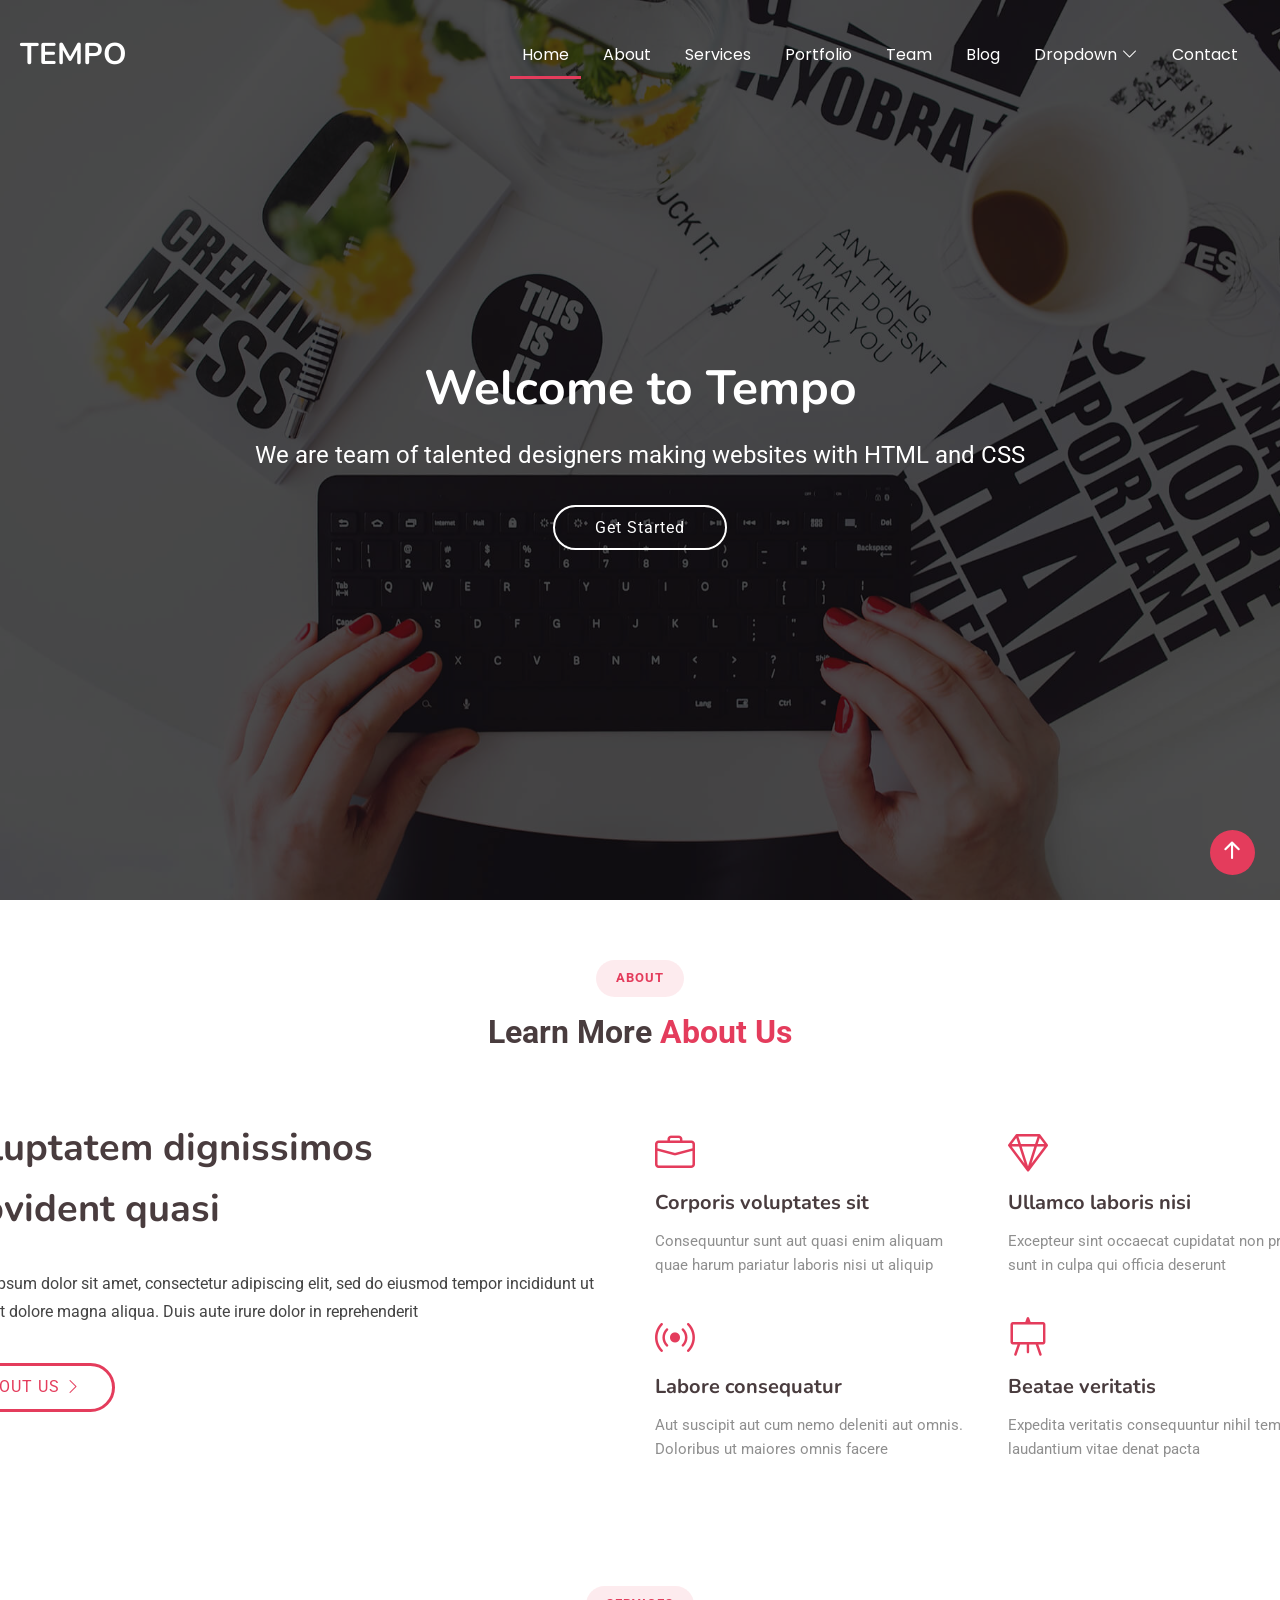
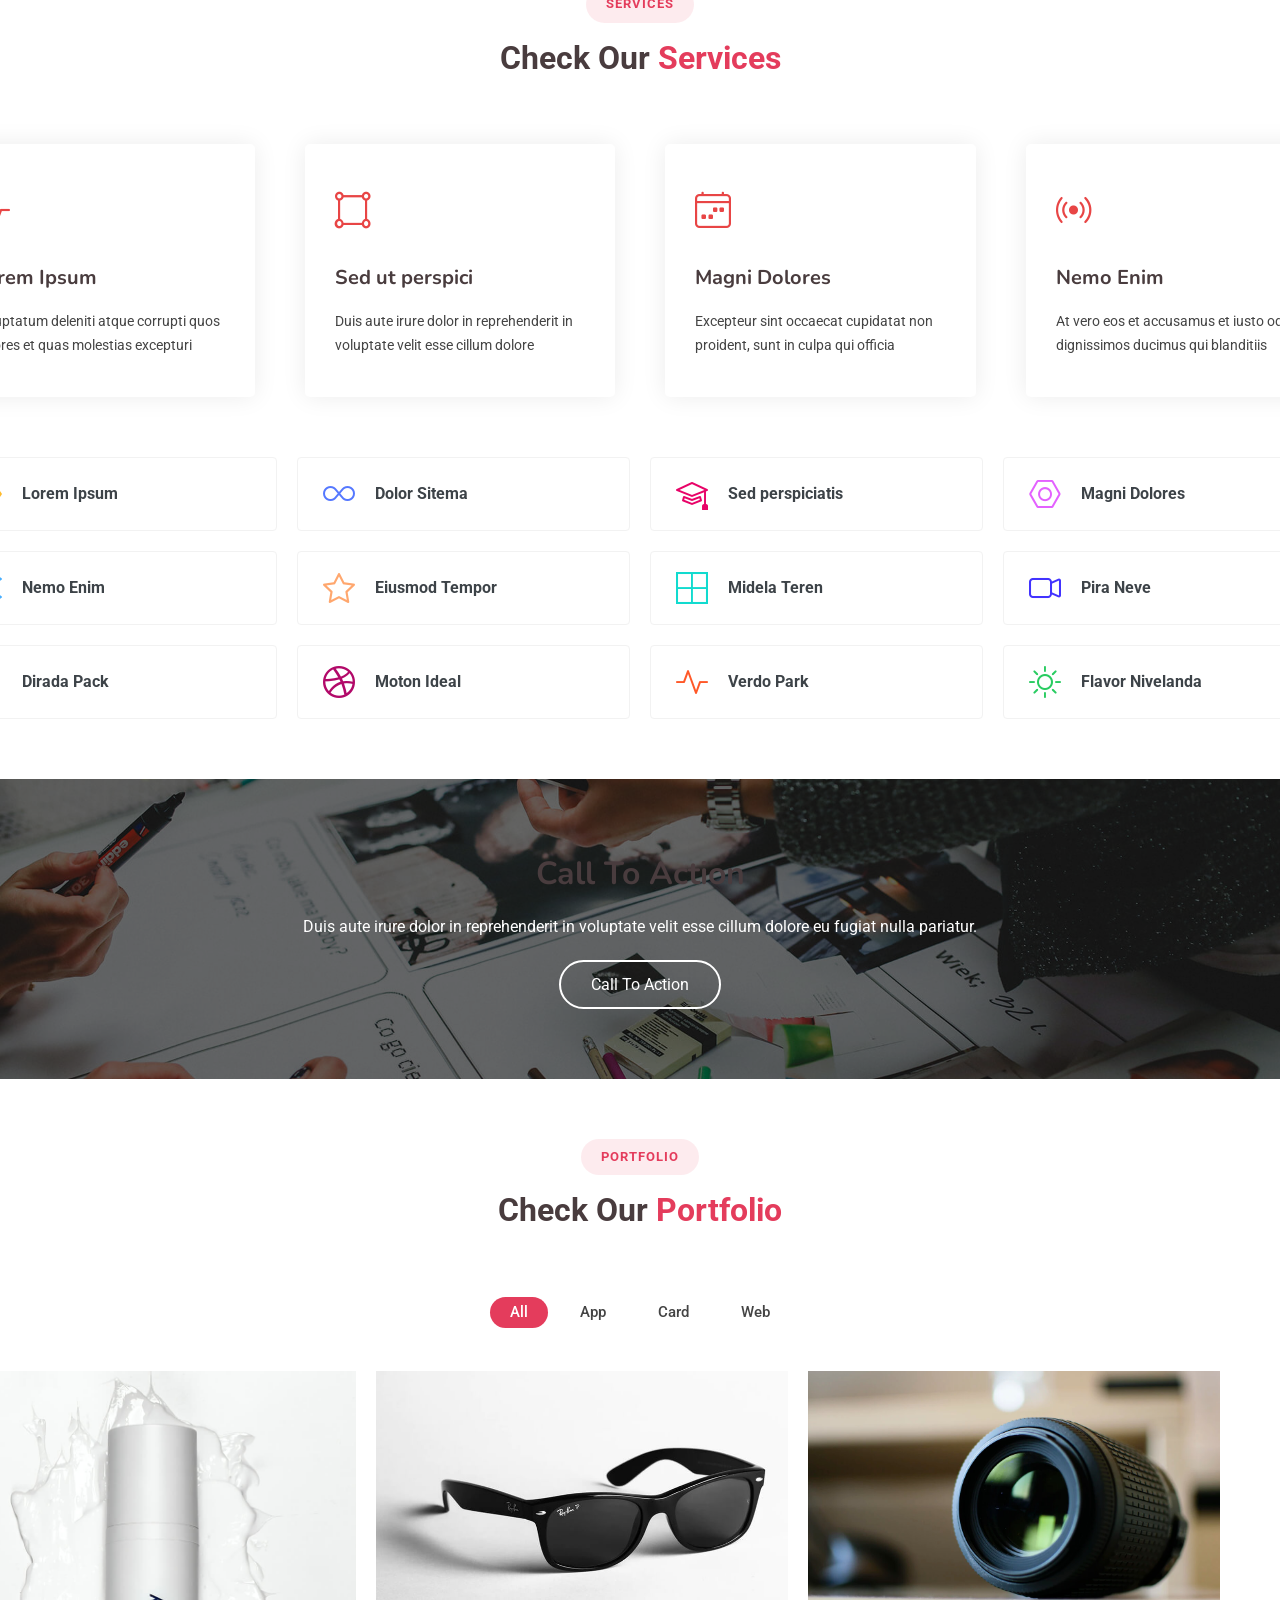
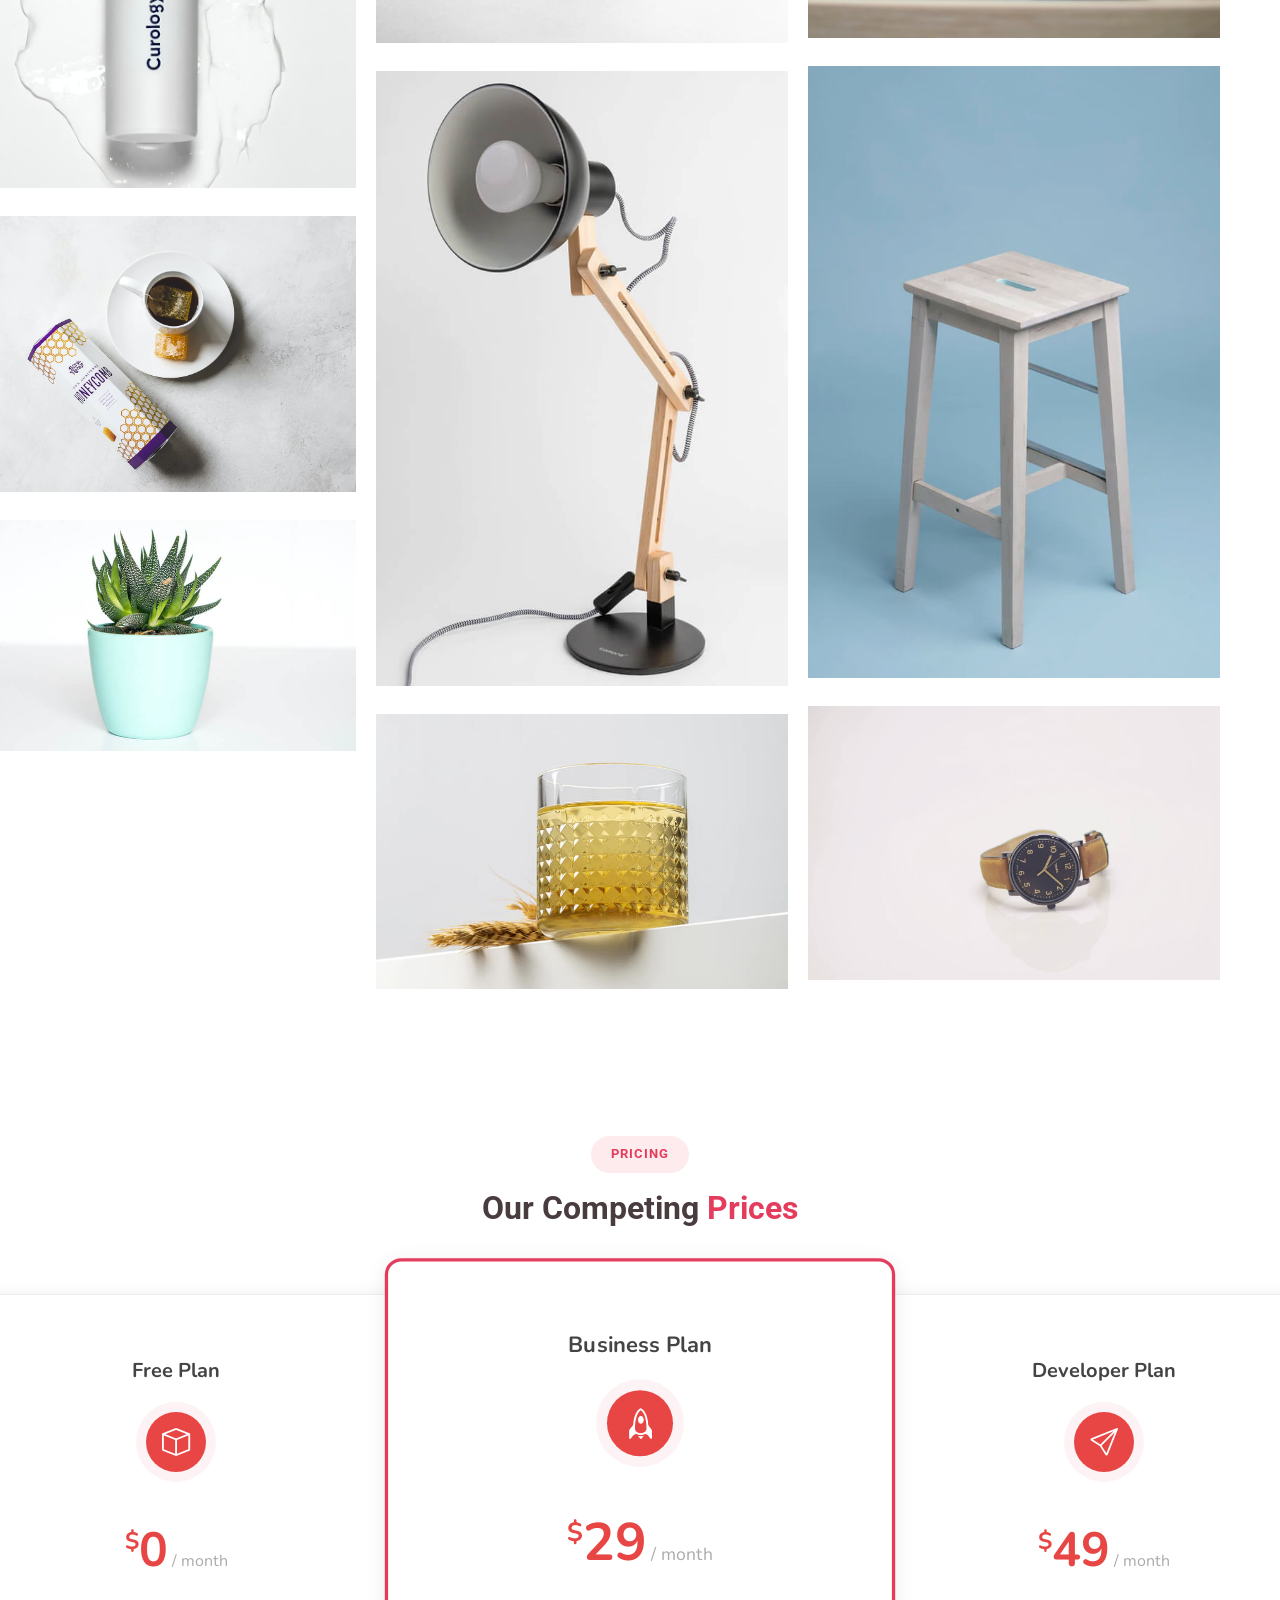
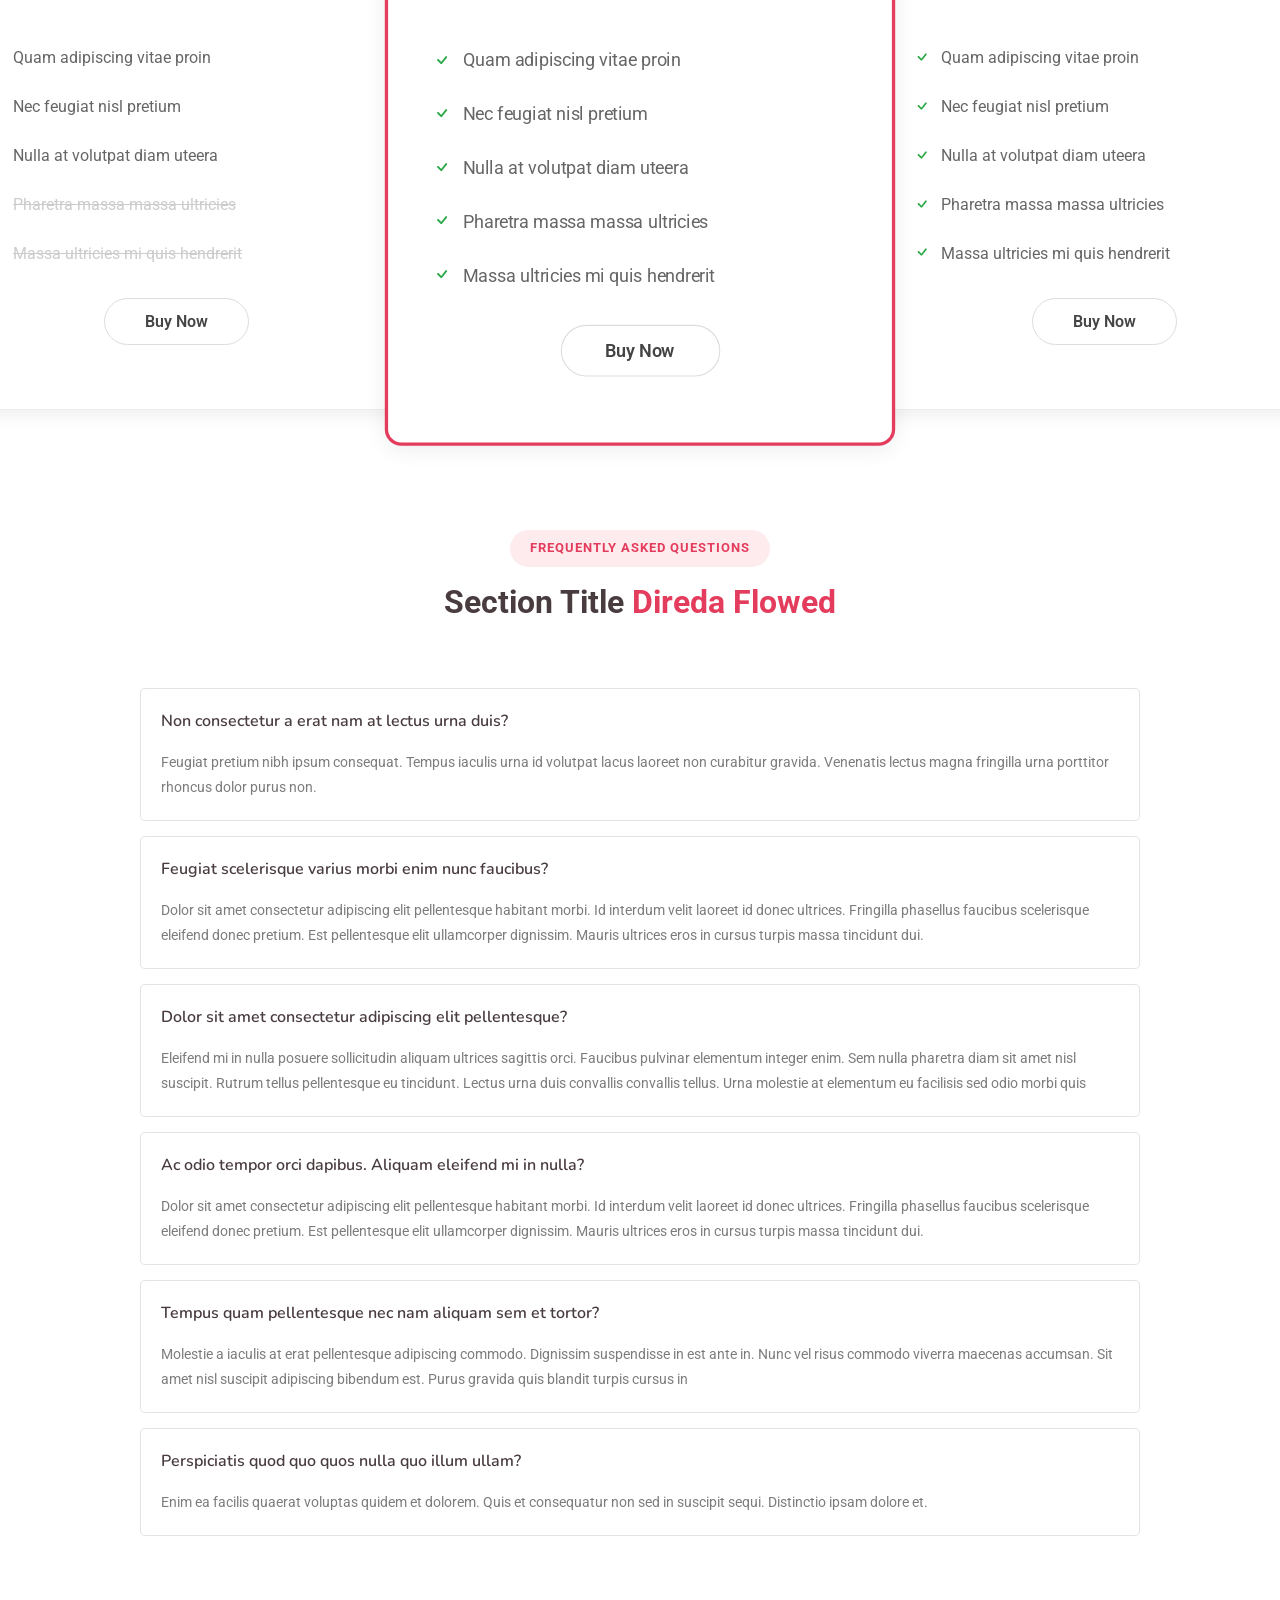
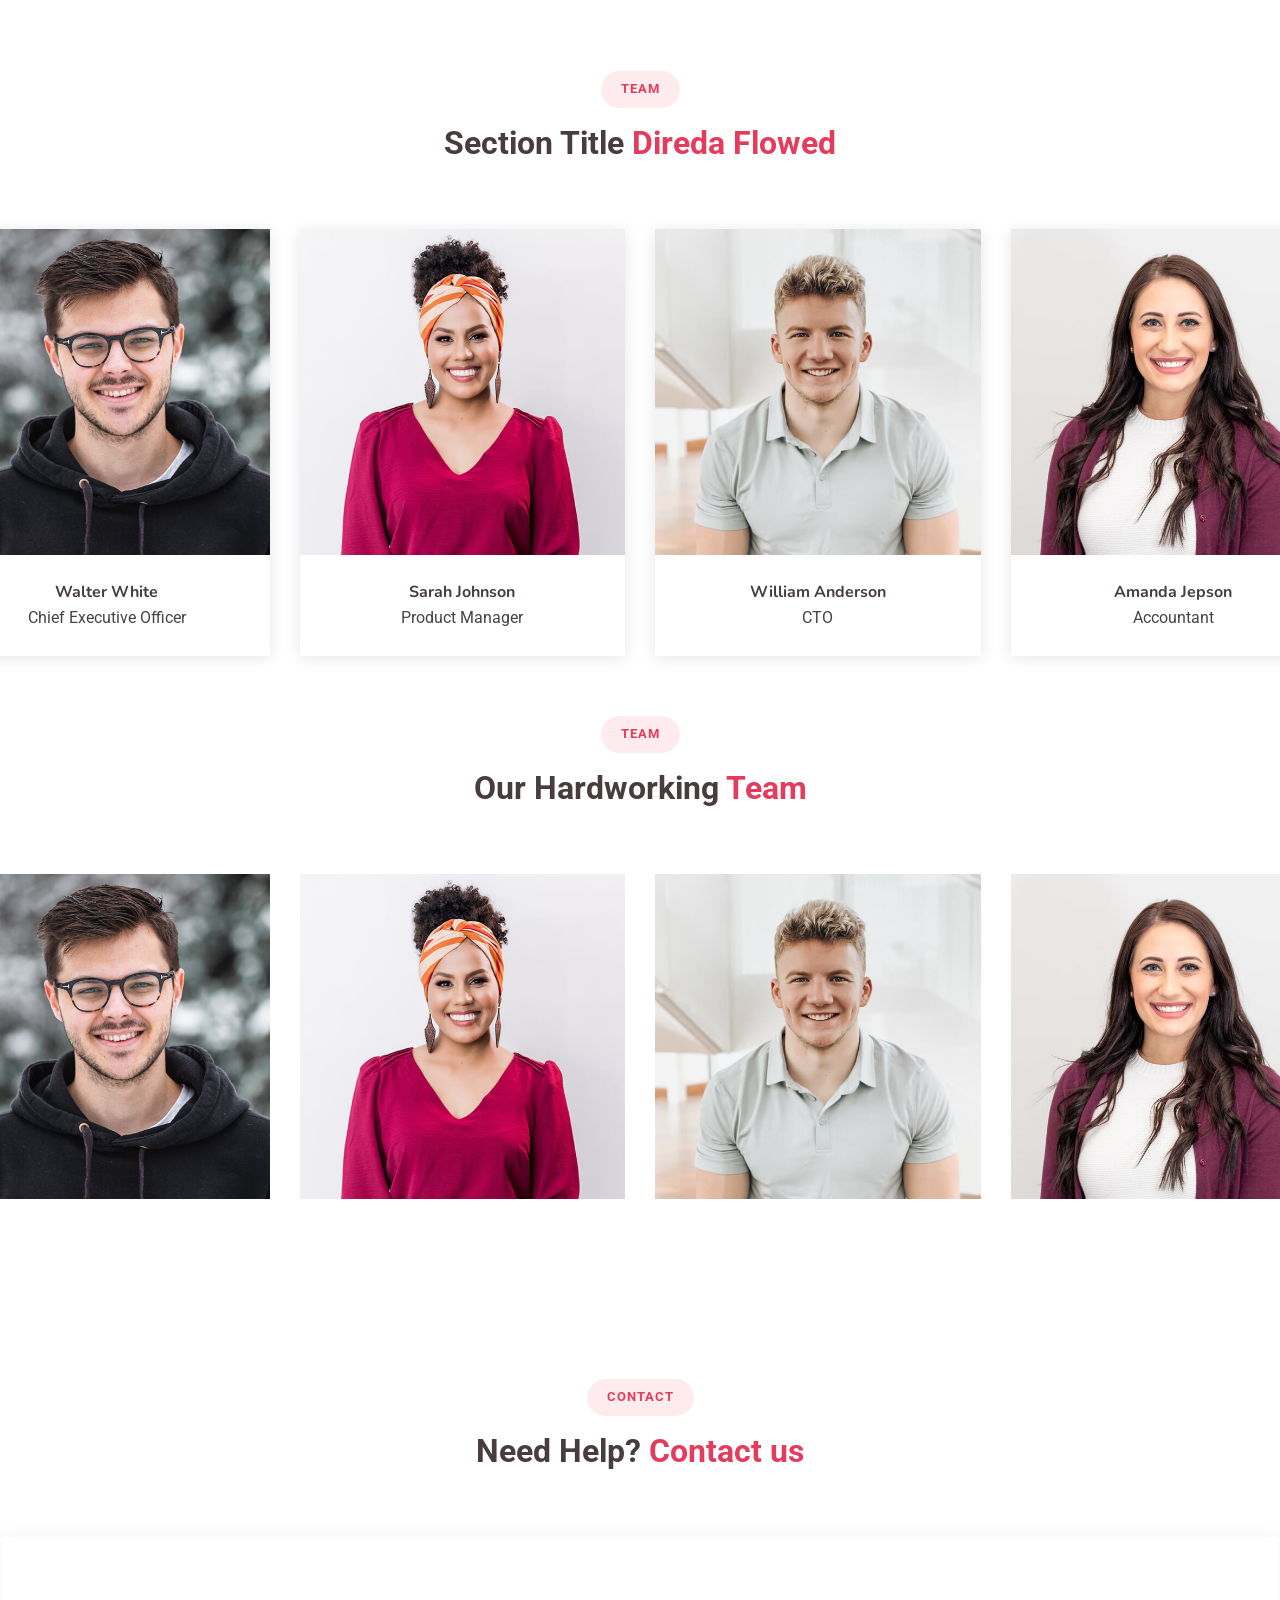
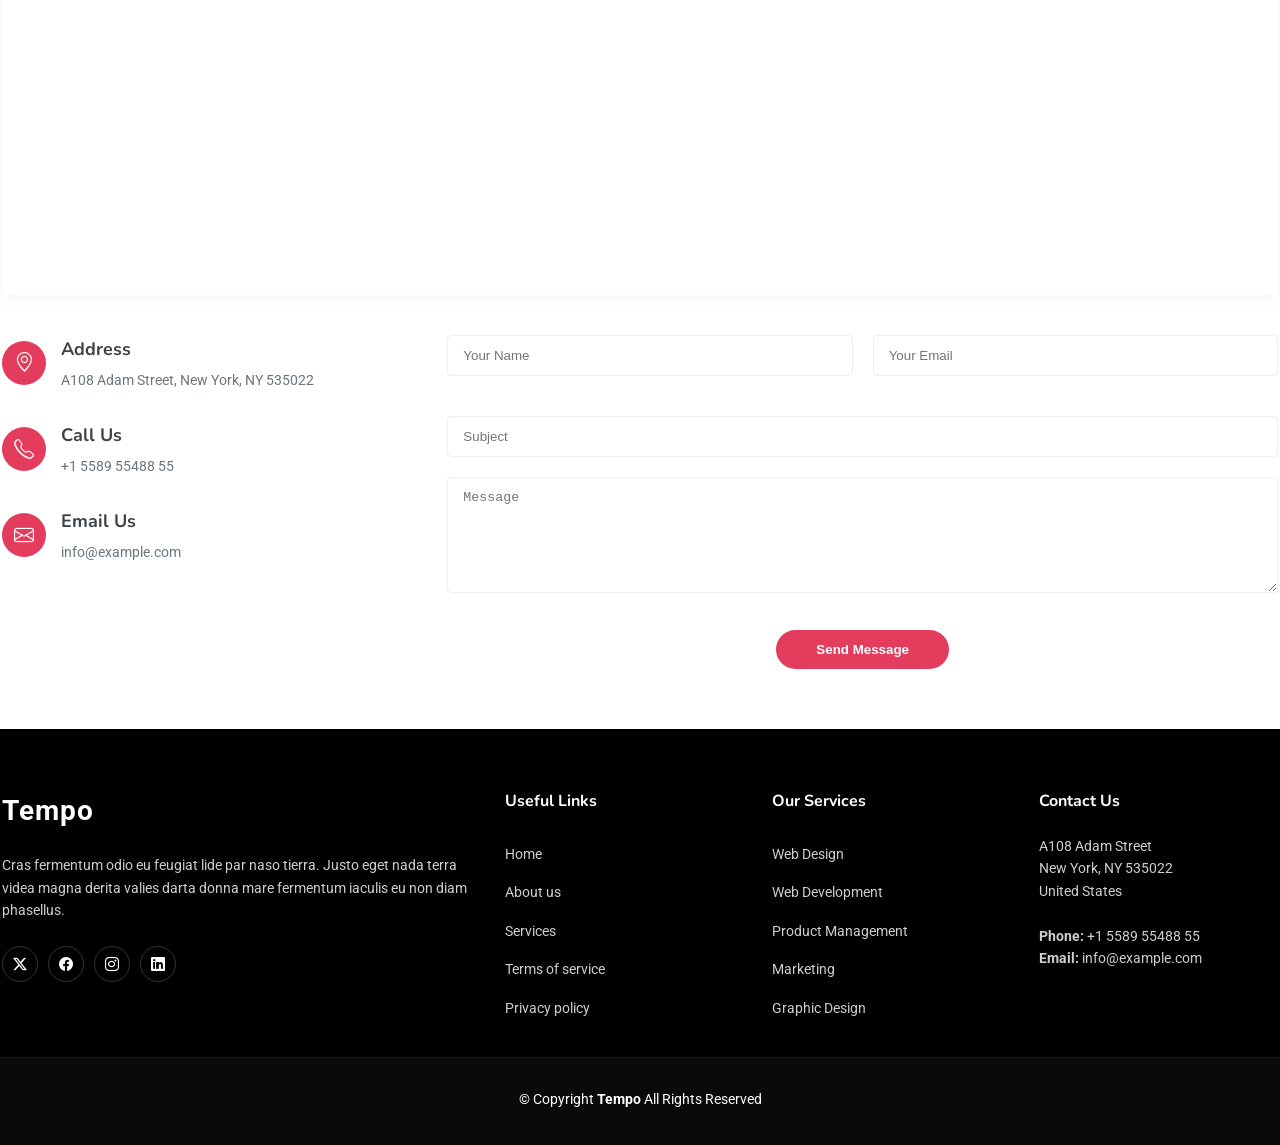
==== Task3/index.html @ 19b22503 "demo" ====
<!DOCTYPE html>
<html lang="en">

<head>
  <meta charset="utf-8">
  <meta content="width=device-width, initial-scale=1.0" name="viewport">
  <title>Tempo - FrontEnd Project</title>
  <meta name="keywords" content="">
  <link href="images/favicon.png" rel="icon">
  <link href="images/apple-touch-icon.png" rel="apple-touch-icon">
  <link rel="stylesheet" href="https://cdn.jsdelivr.net/npm/bootstrap-icons@1.11.3/font/bootstrap-icons.min.css">
  <link href="https://fonts.googleapis.com" rel="preconnect">
  <link href="https://fonts.gstatic.com" rel="preconnect" crossorigin="">
  <link
    href="https://fonts.googleapis.com/css2?family=Roboto:ital,wght@0,100;0,300;0,400;0,500;0,700;0,900;1,100;1,300;1,400;1,500;1,700;1,900&family=Poppins:ital,wght@0,100;0,200;0,300;0,400;0,500;0,600;0,700;0,800;0,900;1,100;1,200;1,300;1,400;1,500;1,600;1,700;1,800;1,900&family=Nunito:ital,wght@0,200;0,300;0,400;0,500;0,600;0,700;0,800;0,900;1,200;1,300;1,400;1,500;1,600;1,700;1,800;1,900&display=swap"
    rel="stylesheet">

  <link rel="stylesheet" href="https://cdn.jsdelivr.net/npm/bootstrap-icons@1.11.3/font/bootstrap-icons.min.css">

  <link href="style.css" rel="stylesheet">
</head>

<body>

  <a href="#" id="scroll-top" class="scroll-top d-flex align-items-center justify-content-center active">
    <i class="bi bi-arrow-up-short"></i>
  </a>

  <!-- Header & nav Section -->
  <header id="header" class="header">
    <div class="header-container">
      <a href="index.html" class="logo">
        <h1>Tempo</h1>
      </a>

      <nav class="navmenu">
        <ul>
          <li><a href="#hero" class="active">Home</a></li>
          <li><a href="#about">About</a></li>
          <li><a href="#services">Services</a></li>
          <li><a href="#portfolio">Portfolio</a></li>
          <li><a href="#team">Team</a></li>
          <li><a href="#">Blog</a></li>
          <li class="dropdown-parent">
            <a href="#">Dropdown <i class="bi bi-chevron-down" style="padding-left: 5px;"></i></a>
            <ul class="dropdown-menu">
              <li><a href="#">Dropdown 1</a></li>
              <li class="dropdown-parent">
                <a href="#">Deep Dropdown <i class="bi bi-chevron-down"></i></a>
                <ul class="dropdown-menu">
                  <li><a href="#">Deep Dropdown 1</a></li>
                  <li><a href="#">Deep Dropdown 2</a></li>
                  <li><a href="#">Deep Dropdown 3</a></li>
                  <li><a href="#">Deep Dropdown 4</a></li>
                  <li><a href="#">Deep Dropdown 5</a></li>
                </ul>
              </li>
              <li><a href="#">Dropdown 2</a></li>
              <li><a href="#">Dropdown 3</a></li>
              <li><a href="#">Dropdown 4</a></li>
            </ul>
          </li>
          <li><a href="#contact">Contact</a></li>
        </ul>
      </nav>
    </div>
  </header>

  <main class="main">

    <!-- Hero Section -->
    <section id="hero" class="hero dark-background">
      <img src="images/hero-bg.jpg" alt="Hero Background">
      <div class="hero-overlay"></div>
      <div class="container">
        <div class="hero-content">
          <h2>Welcome to Tempo</h2>
          <p>We are team of talented designers making websites with HTML and CSS</p>
          <a href="#about" class="btn btn-primary">Get Started</a>
        </div>
      </div>
    </section>

    <!-- About Section -->
    <section id="about" class="about section">
      <div class="container">
        <div class="section-title">
          <h2>About</h2>
          <p><span>Learn More</span> <span class="accent">About Us</span></p>
        </div>

        <div class="about-content">
          <div class="about-text">
            <h3>Voluptatem dignissimos <br> provident quasi</h3>
            <p>
              Lorem ipsum dolor sit amet, consectetur adipiscing elit, sed do eiusmod tempor incididunt ut labore et
              dolore magna aliqua. Duis aute irure dolor in reprehenderit
            </p>
            <a href="#" class="btn btn-outline">ABOUT US <i class="bi bi-chevron-right"
                style="padding-left: 5px;"></i></a>
          </div>

          <div class="about-boxes">
            <div class="icon-box">
              <i class="bi bi-briefcase icon"></i>
              <h4>Corporis voluptates sit</h4>
              <p>Consequuntur sunt aut quasi enim aliquam quae harum pariatur laboris nisi ut aliquip</p>
            </div>

            <div class="icon-box">
              <i class="bi bi-gem icon"></i>
              <h4>Ullamco laboris nisi</h4>
              <p>Excepteur sint occaecat cupidatat non proident, sunt in culpa qui officia deserunt</p>
            </div>

            <div class="icon-box">
              <i class="bi bi-broadcast icon"></i>
              <h4>Labore consequatur</h4>
              <p>Aut suscipit aut cum nemo deleniti aut omnis. Doloribus ut maiores omnis facere</p>
            </div>

            <div class="icon-box">
              <i class="bi bi-easel icon"></i>
              <h4>Beatae veritatis</h4>
              <p>Expedita veritatis consequuntur nihil tempore laudantium vitae denat pacta</p>
            </div>
          </div>
        </div>
      </div>
    </section>


    <!-- Services Section -->
    <section id="services" class="services section">
      <div class="container">
        <div class="section-title">
          <h2>SERVICES</h2>
          <p><span>Check Our</span> <span class="accent">Services</span></p>
        </div>

        <div class="services-grid">
          <div class="service-item">
            <div class="service-icon"><i class="bi bi-activity"></i></div>
            <h4>Lorem Ipsum</h4>
            <p>Voluptatum deleniti atque corrupti quos dolores et quas molestias excepturi</p>
          </div>

          <div class="service-item">
            <div class="service-icon"><i class="bi bi-bounding-box-circles"></i></div>
            <h4>Sed ut perspici</h4>
            <p>Duis aute irure dolor in reprehenderit in voluptate velit esse cillum dolore</p>
          </div>

          <div class="service-item">
            <div class="service-icon"><i class="bi bi-calendar4-week"></i></div>
            <h4>Magni Dolores</h4>
            <p>Excepteur sint occaecat cupidatat non proident, sunt in culpa qui officia</p>
          </div>

          <div class="service-item">
            <div class="service-icon"><i class="bi bi-broadcast"></i></div>
            <h4>Nemo Enim</h4>
            <p>At vero eos et accusamus et iusto odio dignissimos ducimus qui blanditiis</p>
          </div>
        </div>

        <div class="services-list-grid" style="margin-top: 60px;">
          <div class="list-item"><i class="bi bi-eye" style="color: #ffbb2c;"></i> <span>Lorem Ipsum</span></div>
          <div class="list-item"><i class="bi bi-infinity" style="color: #5578ff;"></i> <span>Dolor Sitema</span></div>
          <div class="list-item"><i class="bi bi-mortarboard" style="color: #e80368;"></i> <span>Sed perspiciatis</span>
          </div>
          <div class="list-item"><i class="bi bi-nut" style="color: #e361ff;"></i> <span>Magni Dolores</span></div>
          <div class="list-item"><i class="bi bi-shuffle" style="color: #47aeff;"></i> <span>Nemo Enim</span></div>
          <div class="list-item"><i class="bi bi-star" style="color: #ffa76e;"></i> <span>Eiusmod Tempor</span></div>
          <div class="list-item"><i class="bi bi-border-all" style="color: #11dbcf;"></i> <span>Midela Teren</span>
          </div>
          <div class="list-item"><i class="bi bi-camera-video" style="color: #4233ff;"></i> <span>Pira Neve</span></div>
          <div class="list-item"><i class="bi bi-command" style="color: #b2904f;"></i> <span>Dirada Pack</span></div>
          <div class="list-item"><i class="bi bi-dribbble" style="color: #b20969;"></i> <span>Moton Ideal</span></div>
          <div class="list-item"><i class="bi bi-activity" style="color: #ff5828;"></i> <span>Verdo Park</span></div>
          <div class="list-item"><i class="bi bi-brightness-high" style="color: #29cc61;"></i> <span>Flavor
              Nivelanda</span></div>
        </div>
      </div>
    </section>


    <!-- Call To Action Section -->
    <section class="cta">
  <div class="cta-overlay"></div>

  <div class="cta-content">
    <h2>Call To Action</h2>
    <p>
      Duis aute irure dolor in reprehenderit in voluptate velit esse cillum dolore eu fugiat nulla pariatur.
    </p>
    <a href="#" class="cta-btn">Call To Action</a>
  </div>
</section>

    <!-- Portfolio Section -->
    <section id="portfolio" class="portfolio section">
      <div class="container">
        <div class="section-title">
          <h2>Portfolio</h2>
          <p><span>Check Our</span> <span class="accent">Portfolio</span></p>
        </div>

        <ul class="portfolio-filters">
          <li class="filter-active">All</li>
          <li>App</li>
          <li>Card</li>
          <li>Web</li>
        </ul>

        <div class="portfolio-grid">
          <div class="portfolio-item">
            <img src="images/masonry-portfolio-1.jpg" alt="App 1">
            <div class="portfolio-info">
              <h4>App 1</h4>
              <p>Lorem ipsum, dolor sit</p>
            </div>
          </div>

          <div class="portfolio-item">
            <img src="images/masonry-portfolio-2.jpg" alt="Product 1">
            <div class="portfolio-info">
              <h4>Product 1</h4>
              <p>Lorem ipsum, dolor sit</p>
            </div>
          </div>

          <div class="portfolio-item">
            <img src="images/masonry-portfolio-3.jpg" alt="Branding 1">
            <div class="portfolio-info">
              <h4>Branding 1</h4>
              <p>Lorem ipsum, dolor sit</p>
            </div>
          </div>

          <div class="portfolio-item">
            <img src="images/masonry-portfolio-4.jpg" alt="App 2">
            <div class="portfolio-info">
              <h4>App 2</h4>
              <p>Lorem ipsum, dolor sit</p>
            </div>
          </div>

          <div class="portfolio-item">
            <img src="images/masonry-portfolio-5.jpg" alt="Product 2">
            <div class="portfolio-info">
              <h4>Product 2</h4>
              <p>Lorem ipsum, dolor sit</p>
            </div>
          </div>

          <div class="portfolio-item">
            <img src="images/masonry-portfolio-8.jpg" alt="Branding 2">
            <div class="portfolio-info">
              <h4>Branding 2</h4>
              <p>Lorem ipsum, dolor sit</p>
            </div>
          </div>

          <div class="portfolio-item">
            <img src="images/masonry-portfolio-7.jpg" alt="App 3">
            <div class="portfolio-info">
              <h4>App 3</h4>
              <p>Lorem ipsum, dolor sit</p>
            </div>
          </div>

          <div class="portfolio-item">
            <img src="images/masonry-portfolio-6.jpg" alt="Product 3">
            <div class="portfolio-info">
              <h4>Product 3</h4>
              <p>Lorem ipsum, dolor sit</p>
            </div>
          </div>

          <div class="portfolio-item">
            <img src="images/masonry-portfolio-9.jpg" alt="Branding 3">
            <div class="portfolio-info">
              <h4>Branding 3</h4>
              <p>Lorem ipsum, dolor sit</p>
            </div>
          </div>
        </div>
      </div>
    </section>

    <!-- Pricing Section -->
    <section id="pricing" class="pricing section">
      <div class="container">
        <div class="section-title">
          <h2>Pricing</h2>
          <p><span>Our Competing</span> <span class="accent">Prices</span></p>
        </div>

        <div class="pricing-grid">
          <div class="pricing-item">
            <h3>Free Plan</h3>
            <div class="icon-wrapper">
              <i class="bi bi-box"></i>
            </div>
            <h4><sup>$</sup>0<span> / month</span></h4>
            <ul>
              <li><i class="bi bi-check"></i> Quam adipiscing vitae proin</li>
              <li><i class="bi bi-check"></i> Nec feugiat nisl pretium</li>
              <li><i class="bi bi-check"></i> Nulla at volutpat diam uteera</li>
              <li class="disabled"><i class="bi bi-x"></i> Pharetra massa massa ultricies</li>
              <li class="disabled"><i class="bi bi-x"></i> Massa ultricies mi quis hendrerit</li>
            </ul>
            <div class="text-center"><a href="#" class="btn-buy">Buy Now</a></div>
          </div>

          <div class="pricing-item featured">
            <h3>Business Plan</h3>
            <div class="icon-wrapper">
              <i class="bi bi-rocket"></i>
            </div>
            <h4><sup>$</sup>29<span> / month</span></h4>
            <ul>
              <li><i class="bi bi-check"></i> Quam adipiscing vitae proin</li>
              <li><i class="bi bi-check"></i> Nec feugiat nisl pretium</li>
              <li><i class="bi bi-check"></i> Nulla at volutpat diam uteera</li>
              <li><i class="bi bi-check"></i> Pharetra massa massa ultricies</li>
              <li><i class="bi bi-check"></i> Massa ultricies mi quis hendrerit</li>
            </ul>
            <div class="text-center"><a href="#" class="btn-buy">Buy Now</a></div>
          </div>

          <div class="pricing-item">
            <h3>Developer Plan</h3>
            <div class="icon-wrapper">
              <i class="bi bi-send"></i>
            </div>
            <h4><sup>$</sup>49<span> / month</span></h4>
            <ul>
              <li><i class="bi bi-check"></i> Quam adipiscing vitae proin</li>
              <li><i class="bi bi-check"></i> Nec feugiat nisl pretium</li>
              <li><i class="bi bi-check"></i> Nulla at volutpat diam uteera</li>
              <li><i class="bi bi-check"></i> Pharetra massa massa ultricies</li>
              <li><i class="bi bi-check"></i> Massa ultricies mi quis hendrerit</li>
            </ul>
            <div class="text-center"><a href="#" class="btn-buy">Buy Now</a></div>
          </div>
        </div>
      </div>
    </section>

    <!-- FAQ Section -->
    <section id="faq" class="faq section">
      <div class="container">
        <div class="section-title">
          <h2>Frequently Asked Questions</h2>
          <p><span>Section Title</span> <span class="accent">Direda Flowed</span></p>
        </div>

        <div class="faq-content">
          <div class="faq-item">
            <h3>Non consectetur a erat nam at lectus urna duis?</h3>
            <p>Feugiat pretium nibh ipsum consequat. Tempus iaculis urna id volutpat lacus laoreet non curabitur
              gravida. Venenatis lectus magna fringilla urna porttitor rhoncus dolor purus non.</p>
          </div>

          <div class="faq-item">
            <h3>Feugiat scelerisque varius morbi enim nunc faucibus?</h3>
            <p>Dolor sit amet consectetur adipiscing elit pellentesque habitant morbi. Id interdum velit laoreet id
              donec ultrices. Fringilla phasellus faucibus scelerisque eleifend donec pretium. Est pellentesque elit
              ullamcorper dignissim. Mauris ultrices eros in cursus turpis massa tincidunt dui.</p>
          </div>

          <div class="faq-item">
            <h3>Dolor sit amet consectetur adipiscing elit pellentesque?</h3>
            <p>Eleifend mi in nulla posuere sollicitudin aliquam ultrices sagittis orci. Faucibus pulvinar elementum
              integer enim. Sem nulla pharetra diam sit amet nisl suscipit. Rutrum tellus pellentesque eu tincidunt.
              Lectus urna duis convallis convallis tellus. Urna molestie at elementum eu facilisis sed odio morbi quis
            </p>
          </div>

          <div class="faq-item">
            <h3>Ac odio tempor orci dapibus. Aliquam eleifend mi in nulla?</h3>
            <p>Dolor sit amet consectetur adipiscing elit pellentesque habitant morbi. Id interdum velit laoreet id
              donec ultrices. Fringilla phasellus faucibus scelerisque eleifend donec pretium. Est pellentesque elit
              ullamcorper dignissim. Mauris ultrices eros in cursus turpis massa tincidunt dui.</p>
          </div>

          <div class="faq-item">
            <h3>Tempus quam pellentesque nec nam aliquam sem et tortor?</h3>
            <p>Molestie a iaculis at erat pellentesque adipiscing commodo. Dignissim suspendisse in est ante in. Nunc
              vel risus commodo viverra maecenas accumsan. Sit amet nisl suscipit adipiscing bibendum est. Purus gravida
              quis blandit turpis cursus in</p>
          </div>

          <div class="faq-item">
            <h3>Perspiciatis quod quo quos nulla quo illum ullam?</h3>
            <p>Enim ea facilis quaerat voluptas quidem et dolorem. Quis et consequatur non sed in suscipit sequi.
              Distinctio ipsam dolore et.</p>
          </div>
        </div>
      </div>
    </section>

    <!-- Team Section -->
    <section id="team" class="team section">
      <div class="container">
        <div class="section-title">
          <h2>Team</h2>
          <p><span>Section Title</span> <span class="accent">Direda Flowed</span></p>
        </div>

        <div class="team-grid style-1">
          <div class="team-member">
            <div class="member-img">
              <img src="images/team-1.jpg" alt="Walter White">
              <div class="social-overlay">
                <a href="#"><i class="bi bi-twitter-x"></i></a>
                <a href="#"><i class="bi bi-facebook"></i></a>
                <a href="#"><i class="bi bi-instagram"></i></a>
                <a href="#"><i class="bi bi-linkedin"></i></a>
              </div>
            </div>
            <div class="member-info">
              <h4>Walter White</h4>
              <span>Chief Executive Officer</span>
            </div>
          </div>

          <div class="team-member">
            <div class="member-img">
              <img src="images/team-2.jpg" alt="Sarah Johnson">
              <div class="social-overlay">
                <a href="#"><i class="bi bi-twitter-x"></i></a>
                <a href="#"><i class="bi bi-facebook"></i></a>
                <a href="#"><i class="bi bi-instagram"></i></a>
                <a href="#"><i class="bi bi-linkedin"></i></a>
              </div>
            </div>
            <div class="member-info">
              <h4>Sarah Johnson</h4>
              <span>Product Manager</span>
            </div>
          </div>

          <div class="team-member">
            <div class="member-img">
              <img src="images/team-3.jpg" alt="William Anderson">
              <div class="social-overlay">
                <a href="#"><i class="bi bi-twitter-x"></i></a>
                <a href="#"><i class="bi bi-facebook"></i></a>
                <a href="#"><i class="bi bi-instagram"></i></a>
                <a href="#"><i class="bi bi-linkedin"></i></a>
              </div>
            </div>
            <div class="member-info">
              <h4>William Anderson</h4>
              <span>CTO</span>
            </div>
          </div>

          <div class="team-member">
            <div class="member-img">
              <img src="images/team-4.jpg" alt="Amanda Jepson">
              <div class="social-overlay">
                <a href="#"><i class="bi bi-twitter-x"></i></a>
                <a href="#"><i class="bi bi-facebook"></i></a>
                <a href="#"><i class="bi bi-instagram"></i></a>
                <a href="#"><i class="bi bi-linkedin"></i></a>
              </div>
            </div>
            <div class="member-info">
              <h4>Amanda Jepson</h4>
              <span>Accountant</span>
            </div>
          </div>
        </div>

        <div class="section-title">
          <h2>Team</h2>
          <p><span>Our Hardworking</span> <span class="accent">Team</span></p>
        </div>

        <div class="team-grid style-2">
          <div class="team-member">
            <div class="member-img">
              <img src="images/team-1.jpg" alt="Walter White">
              <div class="full-overlay">
                <div class="overlay-content">
                  <h4>Walter White</h4>
                  <span>Chief Executive Officer</span>
                  <div class="social-links">
                    <a href="#"><i class="bi bi-twitter-x"></i></a>
                    <a href="#"><i class="bi bi-facebook"></i></a>
                    <a href="#"><i class="bi bi-instagram"></i></a>
                    <a href="#"><i class="bi bi-linkedin"></i></a>
                  </div>
                </div>
              </div>
            </div>
          </div>

          <div class="team-member">
            <div class="member-img">
              <img src="images/team-2.jpg" alt="Sarah Johnson">
              <div class="full-overlay">
                <div class="overlay-content">
                  <h4>Sarah Johnson</h4>
                  <span>Product Manager</span>
                  <div class="social-links">
                    <a href="#"><i class="bi bi-twitter-x"></i></a>
                    <a href="#"><i class="bi bi-facebook"></i></a>
                    <a href="#"><i class="bi bi-instagram"></i></a>
                    <a href="#"><i class="bi bi-linkedin"></i></a>
                  </div>
                </div>
              </div>
            </div>
          </div>

          <div class="team-member">
            <div class="member-img">
              <img src="images/team-3.jpg" alt="William Anderson">
              <div class="full-overlay">
                <div class="overlay-content">
                  <h4>William Anderson</h4>
                  <span>CTO</span>
                  <div class="social-links">
                    <a href="#"><i class="bi bi-twitter-x"></i></a>
                    <a href="#"><i class="bi bi-facebook"></i></a>
                    <a href="#"><i class="bi bi-instagram"></i></a>
                    <a href="#"><i class="bi bi-linkedin"></i></a>
                  </div>
                </div>
              </div>
            </div>
          </div>

          <div class="team-member">
            <div class="member-img">
              <img src="images/team-4.jpg" alt="Amanda Jepson">
              <div class="full-overlay">
                <div class="overlay-content">
                  <h4>Amanda Jepson</h4>
                  <span>Accountant</span>
                  <div class="social-links">
                    <a href="#"><i class="bi bi-twitter-x"></i></a>
                    <a href="#"><i class="bi bi-facebook"></i></a>
                    <a href="#"><i class="bi bi-instagram"></i></a>
                    <a href="#"><i class="bi bi-linkedin"></i></a>
                  </div>
                </div>
              </div>
            </div>
          </div>
        </div>

      </div>
    </section>

    <!-- Contact Section -->
    <section id="contact" class="contact section">
      <div class="container">
        <div class="section-title">
          <h2>Contact</h2>
          <p><span>Need Help?</span> <span class="accent">Contact us</span></p>
        </div>

        <div class="contact-content">
          <div class="contact-map">
            <iframe style="border:0; width: 100%; height: 350px;"
              src="https://www.google.com/maps/embed?pb=!1m18!1m12!1m3!1d3024.2219901290355!2d-74.00369368400567!3d40.71312937933185!2m3!1f0!2f0!3f0!3m2!1i1024!2i768!4f13.1!3m3!1m2!1s0x89c25a47df06b185%3A0xc88184715dccd7ec!2sNewark%2C%20NJ!5e0!3m2!1sen!2sus!4v1648710323334!5m2!1sen!2sus"
              allowfullscreen="" loading="lazy"></iframe>
          </div>

          <div class="contact-info-form">
            <div class="contact-info">
              <div class="info-item">
                <div class="info-icon"><i class="bi bi-geo-alt"></i></div>
                <div class="info-text">
                  <h3>Address</h3>
                  <p>A108 Adam Street, New York, NY 535022</p>
                </div>
              </div>

              <div class="info-item">
                <div class="info-icon"><i class="bi bi-telephone"></i></div>
                <div class="info-text">
                  <h3>Call Us</h3>
                  <p>+1 5589 55488 55</p>
                </div>
              </div>

              <div class="info-item">
                <div class="info-icon"><i class="bi bi-envelope"></i></div>
                <div class="info-text">
                  <h3>Email Us</h3>
                  <p>info@example.com</p>
                </div>
              </div>
            </div>

            <form action="#" method="post" class="contact-form">
              <div class="form-row">
                <input type="text" name="name" placeholder="Your Name" required>
                <input type="email" name="email" placeholder="Your Email" required>
              </div>

              <input type="text" name="subject" placeholder="Subject" required>
              <textarea name="message" rows="6" placeholder="Message" required></textarea>

              <div class="form-submit">
                <button type="submit">Send Message</button>
              </div>
            </form>
          </div>
        </div>
      </div>
    </section>

  </main>

  <footer id="footer" class="footer">
    <div class="footer-top">
      <div class="container">
        <div class="footer-grid">

          <div class="footer-about">
            <a href="index.html" class="logo">Tempo</a>
            <p>Cras fermentum odio eu feugiat lide par naso tierra. Justo eget nada terra videa magna derita valies
              darta donna mare fermentum iaculis eu non diam phasellus.</p>
            <div class="social-links">
              <a href="#"><i class="bi bi-twitter-x"></i></a>
              <a href="#"><i class="bi bi-facebook"></i></a>
              <a href="#"><i class="bi bi-instagram"></i></a>
              <a href="#"><i class="bi bi-linkedin"></i></a>
            </div>
          </div>

          <div class="footer-links">
            <h4>Useful Links</h4>
            <ul>
              <li><a href="#">Home</a></li>
              <li><a href="#">About us</a></li>
              <li><a href="#">Services</a></li>
              <li><a href="#">Terms of service</a></li>
              <li><a href="#">Privacy policy</a></li>
            </ul>
          </div>

          <div class="footer-links">
            <h4>Our Services</h4>
            <ul>
              <li><a href="#">Web Design</a></li>
              <li><a href="#">Web Development</a></li>
              <li><a href="#">Product Management</a></li>
              <li><a href="#">Marketing</a></li>
              <li><a href="#">Graphic Design</a></li>
            </ul>
          </div>

          <div class="footer-contact">
            <h4>Contact Us</h4>
            <p>A108 Adam Street <br> New York, NY 535022 <br> United States</p> <br>
            <p class="mt-3"><strong>Phone:</strong> +1 5589 55488 55</p>
            <p><strong>Email:</strong> info@example.com</p>
          </div>

        </div>
      </div>
    </div>

    <div class="footer-bottom">
      <div class="container">
        <p>© Copyright <strong>Tempo</strong> All Rights Reserved</p>
      </div>
    </div>
  </footer>

  <script>
window.addEventListener("scroll", function () {
  let header = document.getElementById("header");

  if (window.scrollY > 50) {
    header.classList.add("scrolled");
  } else {
    header.classList.remove("scrolled");
  }
});
</script>
</body>

</html>
---- Task3/style.css ----
:root {
    --default-font: "Roboto", system-ui, -apple-system, "Segoe UI", Roboto, "Helvetica Neue", Arial, "Noto Sans", "Liberation Sans", sans-serif, "Apple Color Emoji", "Segoe UI Emoji", "Segoe UI Symbol", "Noto Color Emoji";
    --heading-font: "Nunito", sans-serif;
    --nav-font: "Poppins", sans-serif;

    /* Global Colors */
    --background-color: #ffffff;
    --default-color: #444444;
    --heading-color: #493c3e;
    --accent-color: #e43c5c;
    --surface-color: #ffffff;
    --contrast-color: #ffffff;

    /* Nav Menu Colors */
    --nav-color: #ffffff;
    --nav-hover-color: #e43c5c;
    --nav-mobile-background-color: #ffffff;
    --nav-dropdown-background-color: #ffffff;
    --nav-dropdown-color: #444444;
    --nav-dropdown-hover-color: #e43c5c;
}

.dark-background {
    --background-color: #060606;
    --default-color: #ffffff;
    --heading-color: #ffffff;
    --surface-color: #252525;
    --contrast-color: #ffffff;
}

.light-background {
    --background-color: #f9f9f9;
    --surface-color: #ffffff;
}


:root {
    scroll-behavior: smooth;
}


/* Global Styles */
* {
    margin: 0;
    padding: 0;
    box-sizing: border-box;
}

body {
    color: var(--default-color);
    background-color: var(--background-color);
    font-family: var(--default-font);
    line-height: 1.6;
    body {
    padding-top: 80px; 
}
}

a {
    color: var(--accent-color);
    text-decoration: none;
    transition: 0.3s;
}

a:hover {
    color: #d1334f;
    text-decoration: none;
}

h1,
h2,
h3,
h4,
h5,
h6 {
    color: var(--heading-color);
    font-family: var(--heading-font);
    font-weight: 700;
}

img {
    max-width: 100%;
    height: auto;
}

.container {
    width: 100%;
    max-width: 1200px;
    margin: 0 auto;
    padding: 0 20px;
}

.text-center {
    text-align: center;
}


/* Header & Navigation */
.header {
    --background-color: rgba(255, 255, 255, 0);
    --default-color: #ffffff;
    --heading-color: #ffffff;
    position:fixed;
    top: 0;
    width: 100%;
    z-index: 999;
    padding: 20px 0;
    transition: all 0.5s;
    background-color: var(--background-color);
}

.header.scrolled {
    background-color: rgba(0, 0, 0, 0.8);
}
.header-container {
    display: flex;
    justify-content: space-between;
    align-items: center;
    max-width: 1500px;
    margin: 0 auto;
    padding: 0 20px;
}

.logo h1 {
    font-size: 30px;
    margin: 0;
    font-weight: 700;
    text-transform: uppercase;
    color: var(--heading-color);
    line-height: 1;
}


/* Navigation Menu */
.navmenu {
    padding: 10px;
}

.navmenu ul {
    display: flex;
    list-style: none;
    margin: 0;
    padding: 0;
    align-items: center;
    gap: 10px;
}

.navmenu a {
    color: var(--nav-color);
    font-size: 16px;
    padding: 12px 12px;
    font-family: var(--nav-font);
    font-weight: 400;
    display: flex;
    align-items: center;
    justify-content: space-between;
    white-space: nowrap;
    transition: 0.3s;
    position: relative;
}

.navmenu a:before {
    content: "";
    position: absolute;
    height: 3px;
    bottom: 1px;
    left: 0;
    background-color: var(--nav-hover-color);
    visibility: hidden;
    width: 0px;
    transition: all 0.3s ease-in-out 0s;
}

/* Dropdown Menu */
.dropdown-parent {
    position: relative;
}

.dropdown-menu {
    position: absolute;
    top: 100%;
    left: 0;
    display: flex;
    flex-direction: column;
    background: var(--nav-dropdown-background-color);
    list-style: none;
    min-width: 200px;
    border-radius: 4px;
    box-shadow: 0px 0px 30px rgba(0, 0, 0, 0.1);
    z-index: 99;
    margin-top: 0;
    padding: 10px 0;
    opacity: 0;
    visibility: hidden;
    transition: all 0.3s ease-in-out;
}

.navmenu>ul>li:hover>a:before {
    visibility: visible;
    width: 100%;
}

.navmenu>ul>li>a.active:before {
    visibility: visible;
    width: 100%;
}

.dropdown-parent:hover>.dropdown-menu {
    opacity: 1;
    visibility: visible;
}

.dropdown-menu li {
    display: block;
}

.dropdown-menu a {
    padding: 10px 20px;
    font-size: 15px;
    color: var(--nav-dropdown-color);
}

.dropdown-menu i {
    margin-left: 20px;
}

.dropdown-menu a:hover {
    color: var(--nav-dropdown-hover-color);
}

.dropdown-menu .dropdown-menu {
    top: 0;
    left: -100%;
    margin-top: 0;
}

.dropdown-parent:hover .dropdown-menu .dropdown-menu {
    display: flex;
}

/* Mobile Navigation (disabled for simplicity - menu always shown) */
@media (max-width: 768px) {
    .header-container {
        flex-direction: column;
        gap: 15px;
        align-items: flex-start;
    }

    .navmenu ul {
        flex-wrap: wrap;
        gap: 5px;
    }

    .navmenu a {
        padding: 10px 12px;
        font-size: 14px;
    }

    .dropdown-menu {
        position: static;
        display: flex;
        box-shadow: none;
        background: rgba(0, 0, 0, 0.05);
        margin-left: 10px;
    }

    .dropdown-parent:hover>.dropdown-menu {
        display: flex;
    }
}


/* Sections */
section {
    color: var(--default-color);
    background-color: var(--background-color);
    padding: 60px 0;
    scroll-margin-top: 92px;
    overflow: hidden;
}

@media (max-width: 1199px) {
    section {
        scroll-margin-top: 76px;
    }
}

/* Hero Section */

.hero {
    width: 100%;
    min-height: 100vh;
    position: relative;
    padding: 80px 0;
    display: flex;
    align-items: center;
    justify-content: center;
    margin-top: 0;
}

.hero img {
    position: absolute;
    inset: 0;
    display: block;
    width: 100%;
    height: 100%;
    object-fit: cover;
    z-index: 1;
}

.hero-overlay {
    position: absolute;
    inset: 0;
    background: rgba(0, 0, 0, 0.7);
    z-index: 2;
}

.hero .container {
    position: relative;
    z-index: 3;
}

.hero-content {
    text-align: center;
    max-width: 800px;
    margin: 0 auto;
}

.hero h2 {
    margin: 0;
    font-size: 48px;
    font-weight: 700;
    color: white;
}

.hero p {
    margin: 10px 0 0 0;
    font-size: 24px;
    color: white;
}

@media (max-width: 768px) {
    .hero {
        margin-top: 80px;
        min-height: 60vh;
    }

    .hero h2 {
        font-size: 32px;
    }

    .hero p {
        font-size: 18px;
    }
}


/* Section Titles */
.section-title {
    text-align: center;
    padding-bottom: 60px;
}

.section-title h2 {
    font-size: 13px;
    letter-spacing: 1px;
    font-weight: 700;
    padding: 8px 20px;
    margin: 0;
    background: rgba(228, 60, 92, 0.1);
    color: var(--accent-color);
    display: inline-block;
    text-transform: uppercase;
    border-radius: 50px;
    font-family: var(--default-font);
}

.section-title p {
    color: var(--heading-color);
    margin: 10px 0 0 0;
    font-size: 32px;
    font-weight: 700;
}

.section-title .accent {
    color: var(--accent-color);
}


/* Buttons */
.scroll-top {
    display: flex;
    justify-content: center;
    align-items: center;
    position: fixed;
    right: 25px;
    bottom: 25px;
    z-index: 999;
    background-color: var(--nav-hover-color);
    width: 45px;
    height: 45px;
    border-radius: 50%;
    transition: all 0.4s;
    color: #fff;
    text-decoration: none;
}

.scroll-top i {
    font-size: 35px;
    color: var(--contrast-color);
}

.scroll-top:hover {
    background-color: #ff4466;
}

.btn {
    display: inline-block;
    padding: 8px 40px;
    border-radius: 50px;
    font-weight: 400;
    font-size: 16px;
    letter-spacing: 1px;
    transition: 0.3s;
    border: 2px solid transparent;
    cursor: pointer;
    font-family: var(--default-font);
}

.btn-primary {
    background: transparent;
    color: white;
    border-color: white;
    border: 2px solid white;
    margin-top: 30px;
}

.btn-primary:hover {
    background: var(--accent-color);
    border-color: var(--accent-color);
    color: white;
}

.btn-outline {
    color: var(--accent-color);
    border-color: var(--accent-color);
    border-width: 3px;
    background: transparent;
    padding: 8px 30px 9px 30px;
    display: inline-flex;
    align-items: center;
}

.btn-outline:hover {
    background: var(--accent-color);
    color: white;
}

.btn-secondary {
    color: var(--default-color);
    background: transparent;
    border: 1px solid rgba(68, 68, 68, 0.2);
}

.btn-secondary:hover {
    background-color: var(--accent-color);
    color: white;
    border-color: var(--accent-color);
}

.btn-cta {
    background: transparent;
    color: white;
    border: 2px solid white;
    padding: 12px 40px;
    font-weight: 500;
    font-size: 16px;
    margin: 10px;
}

.btn-cta:hover {
    background: var(--accent-color);
    border-color: var(--accent-color);
    color: white;
}


/*  About Section */
.about-content {
    display: grid;
    grid-template-columns: 1fr 1fr;
    row-gap: 10px;
    column-gap: 20px;
    align-items: start;
    width: 120%;
    margin-left: -10%;
}

.about-text h3 {
    font-weight: 700;
    font-size: 38px;
    margin-bottom: 30px;
}

.about-text p {
    margin-bottom: 36px;
    line-height: 1.8;
}

.about-boxes i {
    color: var(--accent-color);
}

.about-boxes {
    display: grid;
    grid-template-columns: 1fr 1fr;
    gap: 20px;
}

.icon-box {
    padding: 5px;
}

.icon-box .icon {
    font-size: 40px;
    display: block;
}

.icon-box h4 {
    font-size: 20px;
    margin-bottom: 10px;
}

.icon-box p {
    font-size: 15px;
    color: rgba(68, 68, 68, 0.6);
    margin: 0;
}

.icon-box:hover h4 {
    color: var(--accent-color);
}

@media (max-width: 768px) {
    .about-content {
        grid-template-columns: 1fr;
        gap: 30px;
    }

    .about-boxes {
        grid-template-columns: 1fr;
    }

    .about-text h3 {
        font-size: 26px;
    }
}


/* Services Section */
.services-grid {
    display: grid;
    grid-template-columns: repeat(auto-fit, minmax(150px, 1fr));
    gap: 50px;
    width: 120%;
    margin-left: -10%;
}

.service-item {
    background-color: #fff;
    padding: 40px 30px;
    width: 100%;
    border-radius: 5px;
    text-align: left;
    transition: all 0.3s ease-in-out;
    box-shadow: 0px 0 25px 0 rgba(0, 0, 0, 0.08);
    position: relative;
    overflow: hidden;
    z-index: 1;
}


.service-item::before {
    content: "";
    position: absolute;
    background: var(--accent-color);
    left: 0;
    right: 0;
    bottom: 0;
    top: 100%;
    transition: all 0.4s;
    z-index: -1;
}

.service-item:hover::before {
    top: 0;
}

.service-item:hover h4,
.service-item:hover p,
.service-item:hover .service-icon i {
    color: #fff !important;
}

.service-icon i {
    font-size: 36px;
    color: #e84545;
    margin-bottom: 20px;
    display: inline-block;
    transition: 0.3s;
}

.service-item h4 {
    font-weight: 700;
    margin-bottom: 15px;
    font-size: 20px;
    transition: 0.3s;
}

.service-item p {
    font-size: 14px;
    line-height: 24px;
    margin: 0;
    color: #444;
    transition: 0.3s;
}

.services-list-grid {
    display: grid;
    grid-template-columns: repeat(4, 1fr);
    gap: 20px;
    margin-top: 60px;
    width: 120%;
    margin-left: -10%;
}

.list-item {
    background: #fff;
    padding: 20px 25px;
    display: flex;
    align-items: center;
    border-radius: 4px;
    transition: 0.3s;
    border: 1px solid #f2f2f2;
}

.list-item:hover {
    border-color: var(--accent-color);
}

.list-item i {
    font-size: 32px;
    margin-right: 20px;
    line-height: 0;
}

.list-item span {
    font-weight: 700;
    color: #3d4348;
    font-size: 16px;
    transition: 0.3s;
}

.list-item:hover span {
    color: var(--accent-color);
}

@media (max-width: 1199px) {
    .services-list-grid {
        grid-template-columns: repeat(2, 1fr);
        /* 2 columns on tablets */
    }
}

@media (max-width: 768px) {
    .services-list-grid {
        grid-template-columns: 1fr;
        /* 1 column on mobile */
    }
}


/* Features Section */
.features {
    padding-top: 0;
}

.features-grid {
    display: grid;
    grid-template-columns: repeat(auto-fit, minmax(200px, 1fr));
    gap: 20px;
}

.feature-item {
    background-color: var(--surface-color);
    padding: 20px;
    border: 1px solid rgba(68, 68, 68, 0.1);
    border-radius: 5px;
    text-align: center;
    transition: 0.3s;
    display: flex;
    flex-direction: column;
    align-items: center;
}

.feature-item:hover {
    border-color: var(--accent-color);
}

.feature-icon {
    font-size: 32px;
    margin-bottom: 10px;
}

.feature-item h3 {
    margin: 0;
    font-size: 16px;
    font-weight: 700;
}

.feature-item h3 a {
    color: var(--heading-color);
    transition: 0.3s;
}

.feature-item:hover h3 a {
    color: var(--accent-color);
}

@media (max-width: 768px) {
    .features-grid {
        grid-template-columns: repeat(auto-fit, minmax(150px, 1fr));
    }
}


/* Call To Action Section */
.cta {
  position: relative;
  background: url("images/cta-bg.jpg") center/cover no-repeat;
  height: 300px;

  display: flex;
  justify-content: center;
  align-items: center;
  text-align: center;
}

/* overlay */
.cta-overlay {
  position: absolute;
  inset: 0;
  background: rgba(0, 0, 0, 0.6);
}

/* content */
.cta-content {
  position: relative;
  color: #fff;
  max-width: 700px;
}

.cta-content h2 {
  font-size: 32px;
  margin-bottom: 15px;
}

.cta-content p {
  margin-bottom: 20px;
  line-height: 1.6;
}

/* button */
.cta-btn {
  display: inline-block;
  padding: 10px 30px;
  border: 2px solid #fff;
  border-radius: 30px;
  color: #fff;
  transition: 0.3s;
}

.cta-btn:hover {
  background: #e43c5c;
  border-color: #e43c5c;
}

@media (max-width: 1024px) {
    .call-to-action {
        background-attachment: scroll;
    }
}

/* # Portfolio Section */
.portfolio-filters {
    padding: 0;
    margin: 0 auto 35px auto;
    list-style: none;
    text-align: center;
}

.portfolio-filters li {
    cursor: pointer;
    display: inline-block;
    padding: 8px 20px;
    font-size: 15px;
    font-weight: 500;
    line-height: 1;
    color: #444;
    margin: 0 4px 8px 4px;
    transition: 0.3s;
    border-radius: 50px;
}

.portfolio-filters li:hover,
.portfolio-filters li.filter-active {
    background: var(--accent-color);
    color: #fff;
}

.portfolio-grid {

    column-count: 3;
    column-gap: 20px;
    margin-left: -10%;
}

.portfolio-item {
    position: relative;
    overflow: hidden;
    margin-bottom: 20px;
    display: inline-block;
    width: 100%;
}

.portfolio-item img {
    width: 100%;
    height: auto;
    display: block;
    transition: transform 0.3s ease;
}

.portfolio-info {
    position: absolute;
    bottom: -100%;
    left: 0;
    right: 0;
    background: rgba(255, 255, 255, 0.9);
    padding: 15px;
    text-align: center;
    transition: all 0.3s ease-in-out;
    opacity: 0;
}

.portfolio-item:hover .portfolio-info {
    bottom: 0;
    opacity: 1;
}

.portfolio-item:hover img {
    transform: scale(1.1);
}

@media (max-width: 992px) {
    .portfolio-grid {
        column-count: 2;
    }
}

@media (max-width: 600px) {
    .portfolio-grid {
        column-count: 1;
    }
}


/* Pricing Section */
.pricing-grid {
    display: grid;
    grid-template-columns: repeat(auto-fit, minmax(300px, 1fr));
    width: 120%;
    margin-left: -10%;
}

.pricing-item {
    background-color: var(--contrast-color);
    box-shadow: 0 3px 20px rgba(0, 0, 0, 0.08);
    padding: 60px 40px;
    border-radius: 15px;
    text-align: center;
    position: relative;
    transition: 0.3s;
    border: 1px solid #eee;
}

.pricing-item.featured {
    border: 3px solid var(--accent-color);
    transform: scale(1.1);
    z-index: 2;
}

.pricing-item h3 {
    font-weight: 700;
    margin-bottom: 15px;
    font-size: 20px;
    color: #444;
}

.icon-wrapper {
    width: 80px;
    height: 80px;
    background: #fdf2f4;
    /* Light pink background */
    border-radius: 50%;
    display: flex;
    align-items: center;
    justify-content: center;
    margin: 0 auto 30px;
    position: relative;
}

.icon-wrapper i {
    font-size: 28px;
    color: #e84545;
    background: #e84545;
    color: #fff;
    width: 60px;
    height: 60px;
    border-radius: 50%;
    display: flex;
    align-items: center;
    justify-content: center;
}

.pricing-item h4 {
    font-size: 48px;
    color: #e84545;
    font-weight: 700;
    margin-bottom: 25px;
}

.pricing-item h4 sup {
    font-size: 24px;
    top: -15px;
}

.pricing-item h4 span {
    color: #ababab;
    font-size: 16px;
    font-weight: 400;
}

.pricing-item ul {
    list-style: none;
    padding: 20px 0;
    text-align: left;
}

.pricing-item li {
    padding: 10px 0;
    color: #666;
    display: flex;
    align-items: center;
}

.pricing-item li i {
    color: #28a745;
    /* Green for checks */
    font-size: 18px;
    margin-right: 10px;
}

.pricing-item li.disabled {
    color: #ccc;
    text-decoration: line-through;
}

.pricing-item li.disabled i {
    color: #ccc;
}

.btn-buy {
    display: inline-block;
    padding: 10px 40px;
    border-radius: 50px;
    /* Pill shape */
    color: #444;
    border: 1px solid #ddd;
    text-decoration: none;
    font-weight: 600;
    transition: 0.3s;
}

.btn-buy:hover {
    background: #e84545;
    color: #fff;
    border-color: #e84545;
}

@media (max-width: 992px) {
    .pricing-item.featured {
        transform: scale(1);
    }
}


/* FAQ Section */
.faq-content {
    max-width: 1000px;
    margin: 0 auto;
}

.faq-item {
    background-color: var(--surface-color);
    padding: 20px;
    margin-bottom: 15px;
    border: 1px solid rgba(68, 68, 68, 0.15);
    border-radius: 5px;
}

.faq-item h3 {
    font-size: 16px;
    font-weight: 600;
    margin: 0 0 15px 0;
    cursor: pointer;
    transition: 0.3s;
}

.faq-item h3:hover {
    color: var(--accent-color);
}

.faq-item p {
    margin: 0;
    color: rgba(68, 68, 68, 0.7);
    line-height: 1.8;
    font-size: 14px;
}

@media (max-width: 768px) {
    .faq-item {
        padding: 15px;
    }

    .faq-item h3 {
        font-size: 14px;
    }

    .faq-item p {
        font-size: 13px;
    }
}


/* Team Section */
.team-grid {
    display: grid;
    grid-template-columns: repeat(auto-fit, minmax(250px, 1fr));
    gap: 30px;
    margin-bottom: 60px;
    width: 120%;
    margin-left: -10%;
}

.member-img {
    position: relative;
    overflow: hidden;
}

.member-img img {
    width: 100%;
    display: block;
}

.style-1 .team-member {
    background: #fff;
    box-shadow: 0px 2px 15px rgba(0, 0, 0, 0.1);
}

.style-1 .social-overlay {
    position: absolute;
    left: 0;
    bottom: -50px;
    right: 0;
    height: 50px;
    background: rgba(255, 255, 255, 0.9);
    display: flex;
    justify-content: center;
    align-items: center;
    gap: 25px;
    transition: 0.3s;
}

.style-1 .team-member:hover .social-overlay {
    bottom: 0;
}

.style-1 .social-overlay a {
    color: #444;
    font-size: 18px;
    transition: 0.3s;
}

.style-1 .social-overlay a:hover {
    color: var(--accent-color);
}

.style-1 .member-info {
    padding: 25px 15px;
    text-align: center;
}

.style-2 .full-overlay {
    position: absolute;
    inset: 0;
    background: rgba(0, 0, 0, 0.7);
    display: flex;
    justify-content: center;
    align-items: center;
    opacity: 0;
    transition: 0.4s;
}

.style-2 .team-member:hover .full-overlay {
    opacity: 1;
}

.style-2 .overlay-content {
    text-align: center;
    color: #fff;
    transform: translateY(20px);
    transition: 0.4s;
}

.style-2 .team-member:hover .overlay-content {
    transform: translateY(0);
}

.style-2 .overlay-content h4 {
    color: #fff;
    font-size: 18px;
    font-weight: 800;
}

.style-2 .overlay-content span {
    font-size: 14px;
    display: block;
    margin-bottom: 12px;
}

.style-2 .social-links {
    display: flex;
    justify-content: center;
}

.style-2 .social-links a {
    width: 36px;
    height: 36px;
    border-color: transparent;
    color: #fff;
    display: flex;
    align-items: center;
    justify-content: center;
    transition: 0.3s;
}

.style-2 .social-links a:hover {
    border-color: transparent;
}

/* Contact Section */
.contact-content {
    display: flex;
    flex-direction: column;
    gap: 40px;
    width: 110%;
    margin-left: -5%;
}

.contact-map {
    width: 100%;
    box-shadow: 0px 0px 20px rgba(0, 0, 0, 0.05);
}

.contact-info-form {
    display: grid;
    grid-template-columns: 1fr 2fr;
    gap: 30px;
}

.info-item {
    display: flex;
    align-items: center;
    margin-bottom: 30px;
}

.info-icon {
    width: 44px;
    height: 44px;
    background: var(--accent-color);
    color: var(--background-color);
    border-radius: 50%;
    display: flex;
    justify-content: center;
    align-items: center;
    margin-right: 15px;
    font-size: 20px;
}

.info-text h3 {
    font-size: 18px;
    font-weight: 700;
    margin: 0 0 5px 0;
    color: #3d4348;
}

.info-text p {
    margin: 0;
    color: #6c757d;
    font-size: 14px;
}

.contact-form {
    background: var(--background-color);
}

.form-row {
    display: grid;
    grid-template-columns: 1fr 1fr;
    gap: 20px;
    margin-bottom: 20px;
}

.contact-form input,
.contact-form textarea {
    width: 100%;
    padding: 12px 15px;
    border: 1px solid #eee;
    border-radius: 4px;
    margin-bottom: 20px;
}

.contact-form input:focus,
.contact-form textarea:focus {
    border-color: var(--accent-color);
    outline: none;
}

.form-submit {
    text-align: center;
    margin-top: 10px;
}

.form-submit button {
    background: var(--accent-color);
    color: #fff;
    padding: 12px 40px;
    border: 0;
    border-radius: 50px;
    font-weight: 600;
    transition: 0.3s;
}

.form-submit button:hover {
    background: #d1334f;
}

@media (max-width: 992px) {
    .contact-info-form {
        grid-template-columns: 1fr;
    }
}


/* --- Footer --- */
.footer {
    background: #000;
    color: var(--background-color);
    font-size: 14px;
}

.footer-top {
    padding: 60px 0 30px;
}

.footer-grid {
    display: grid;
    grid-template-columns: 2fr 1fr 1fr 1.5fr;
    gap: 30px;
    width: 120%;
    margin-left: -5%;
}

.footer .logo {
    font-size: 28px;
    font-weight: 700;
    color: #fff;
    letter-spacing: 1px;
    text-decoration: none;
    display: block;
    margin-bottom: 20px;
}

.footer p {
    color: #cecece;
    line-height: 1.6;
}

.social-links {
    display: flex;
    gap: 10px;
    margin-top: 25px;
}

.social-links a {
    width: 36px;
    height: 36px;
    border: 1px solid rgba(255, 255, 255, 0.2);
    border-radius: 50%;
    color: #fff;
    display: flex;
    align-items: center;
    justify-content: center;
    transition: 0.3s;
    text-decoration: none;
}

.social-links a:hover {
    color: #e84545;
    border-color: #e84545;
}

.footer-links h4,
.footer-contact h4 {
    font-size: 16px;
    font-weight: 700;
    margin-bottom: 20px;
    color: #fff;
}

.footer-links ul {
    list-style: none;
    padding: 0;
}

.footer-links li {
    padding: 8px 0;
}

.footer-links a {
    color: #cecece;
    text-decoration: none;
    transition: 0.3s;
}

.footer-links a:hover {
    color: #e84545;
}

.footer-bottom {
    background: #0a0a0a;
    padding: 30px 0;
    text-align: center;
    border-top: 1px solid rgba(255, 255, 255, 0.05);
}

.footer-bottom p {
    margin-bottom: 5px;
    color: #fff;
}

.footer-bottom .credits {
    font-size: 13px;
    color: #cecece;
}

.footer-bottom .credits a {
    color: #e84545;
    text-decoration: none;
}

/* Responsive */
@media (max-width: 992px) {
    .footer-grid {
        grid-template-columns: 1fr 1fr;
    }
}

@media (max-width: 575px) {
    .footer-grid {
        grid-template-columns: 1fr;
    }
}


/* Responsive Design */
@media (max-width: 768px) {
    .container {
        padding: 0 15px;
    }

    section {
        padding: 40px 0;
    }

    .section-title {
        padding-bottom: 40px;
    }

    .section-title h2 {
        font-size: 12px;
    }

    .section-title p {
        font-size: 24px;
    }
}

@media (max-width: 480px) {
    .container {
        padding: 0 10px;
    }

    section {
        padding: 30px 0;
    }

    .btn {
        padding: 8px 25px;
        font-size: 12px;
    }

    .section-title p {
        font-size: 20px;
    }

    .hero h2 {
        font-size: 24px;
    }

    .hero p {
        font-size: 16px;
    }
}
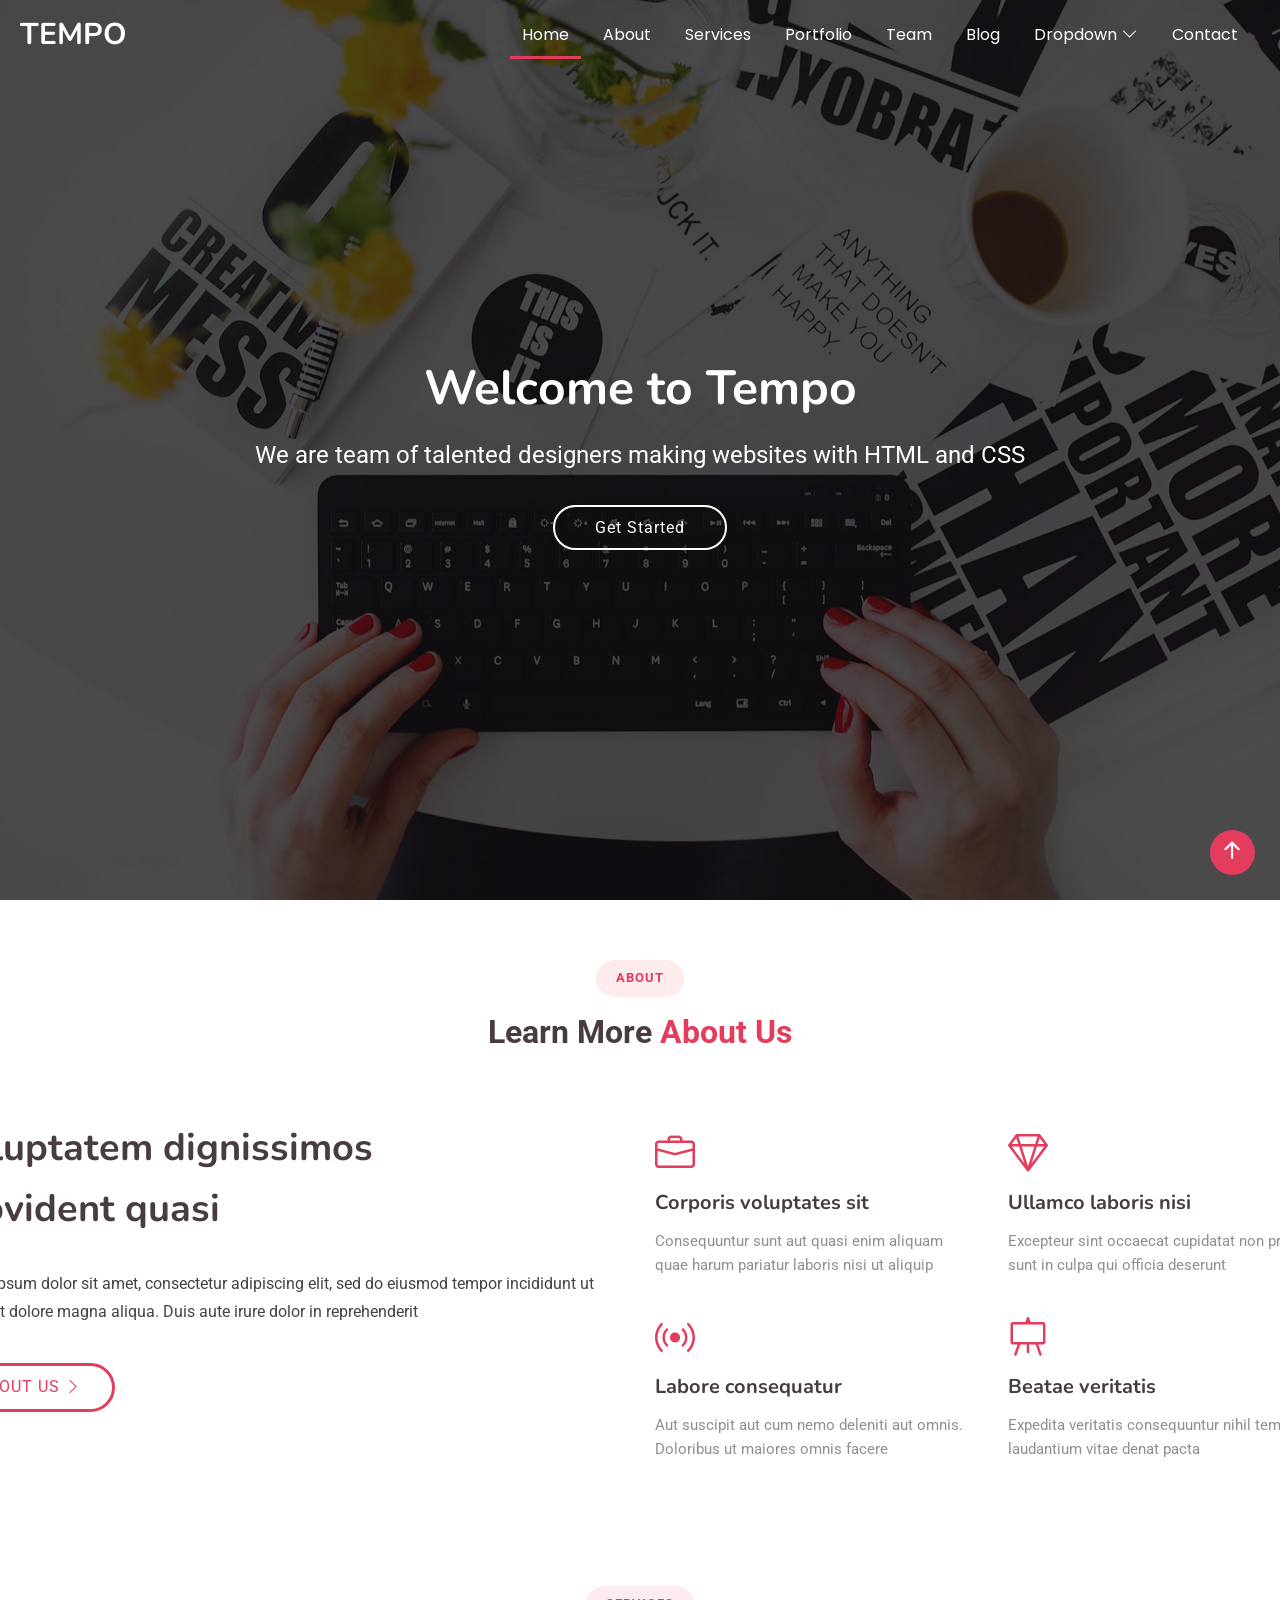
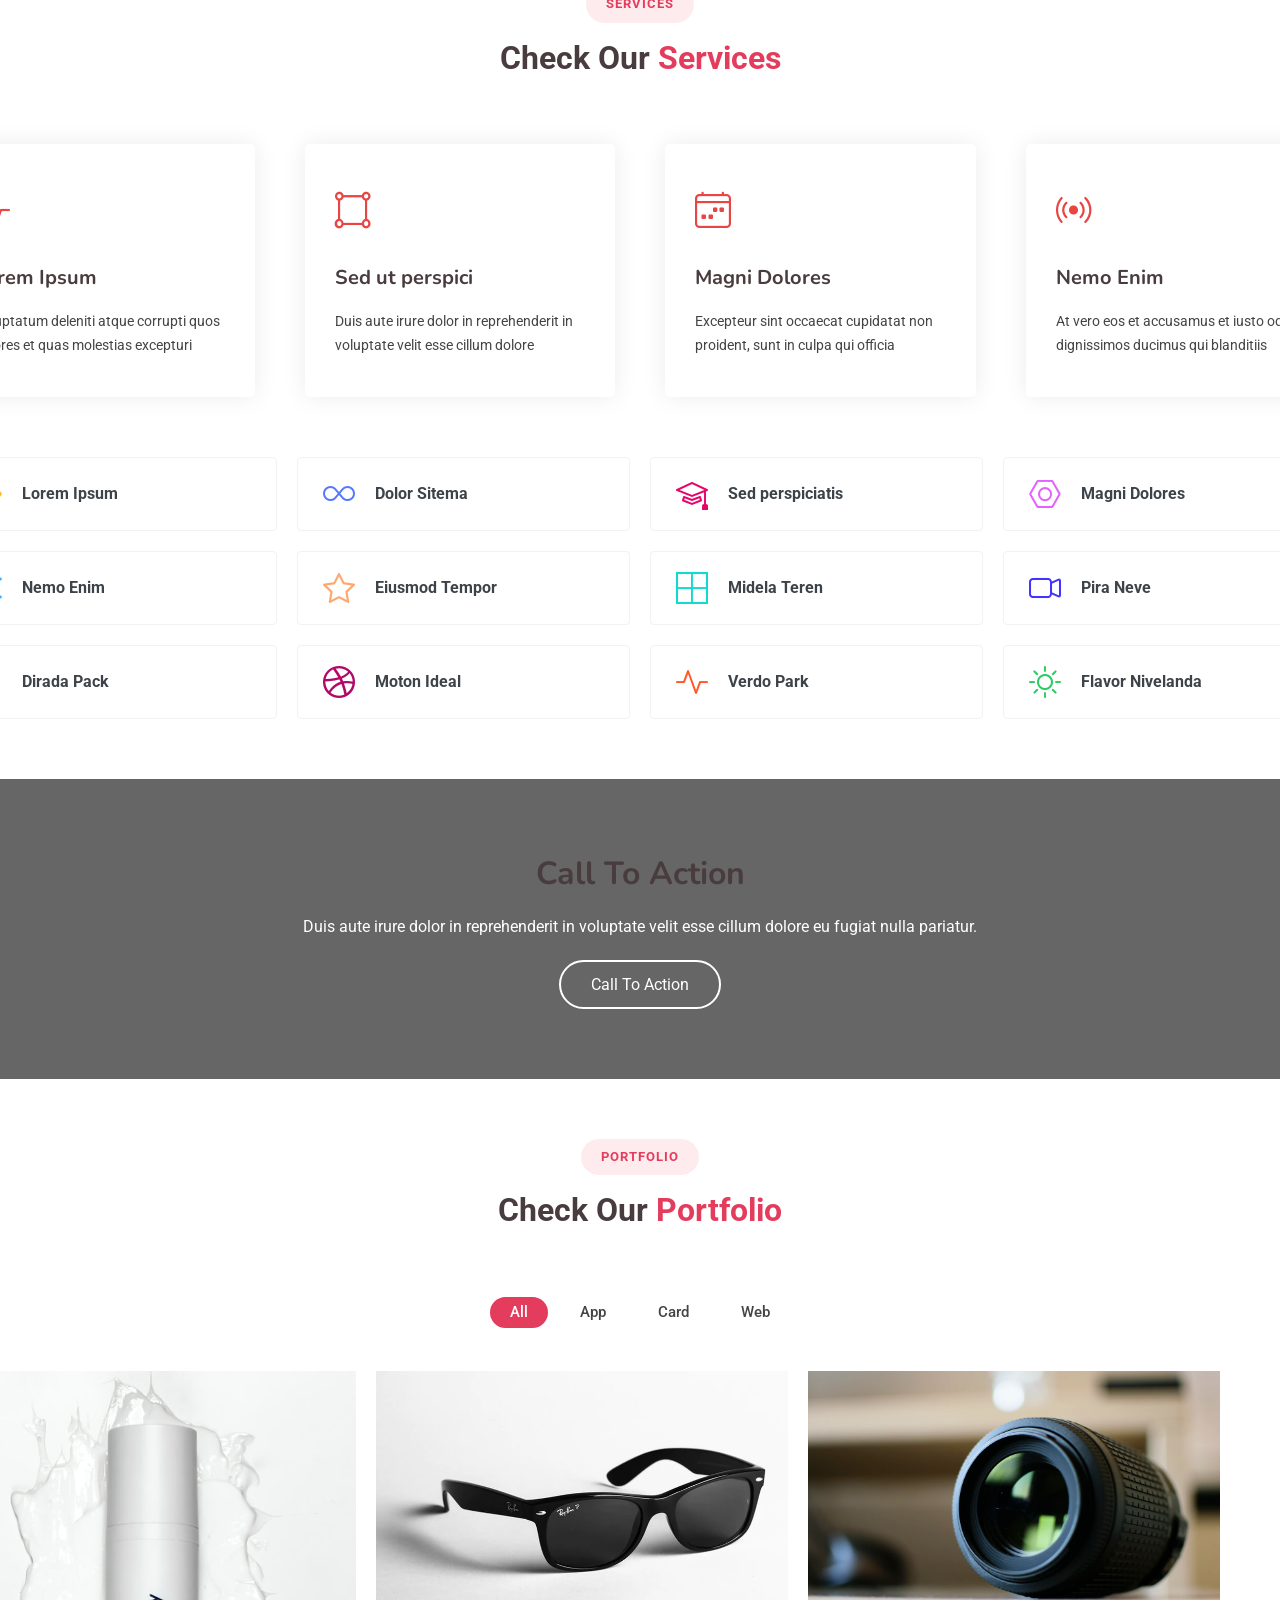
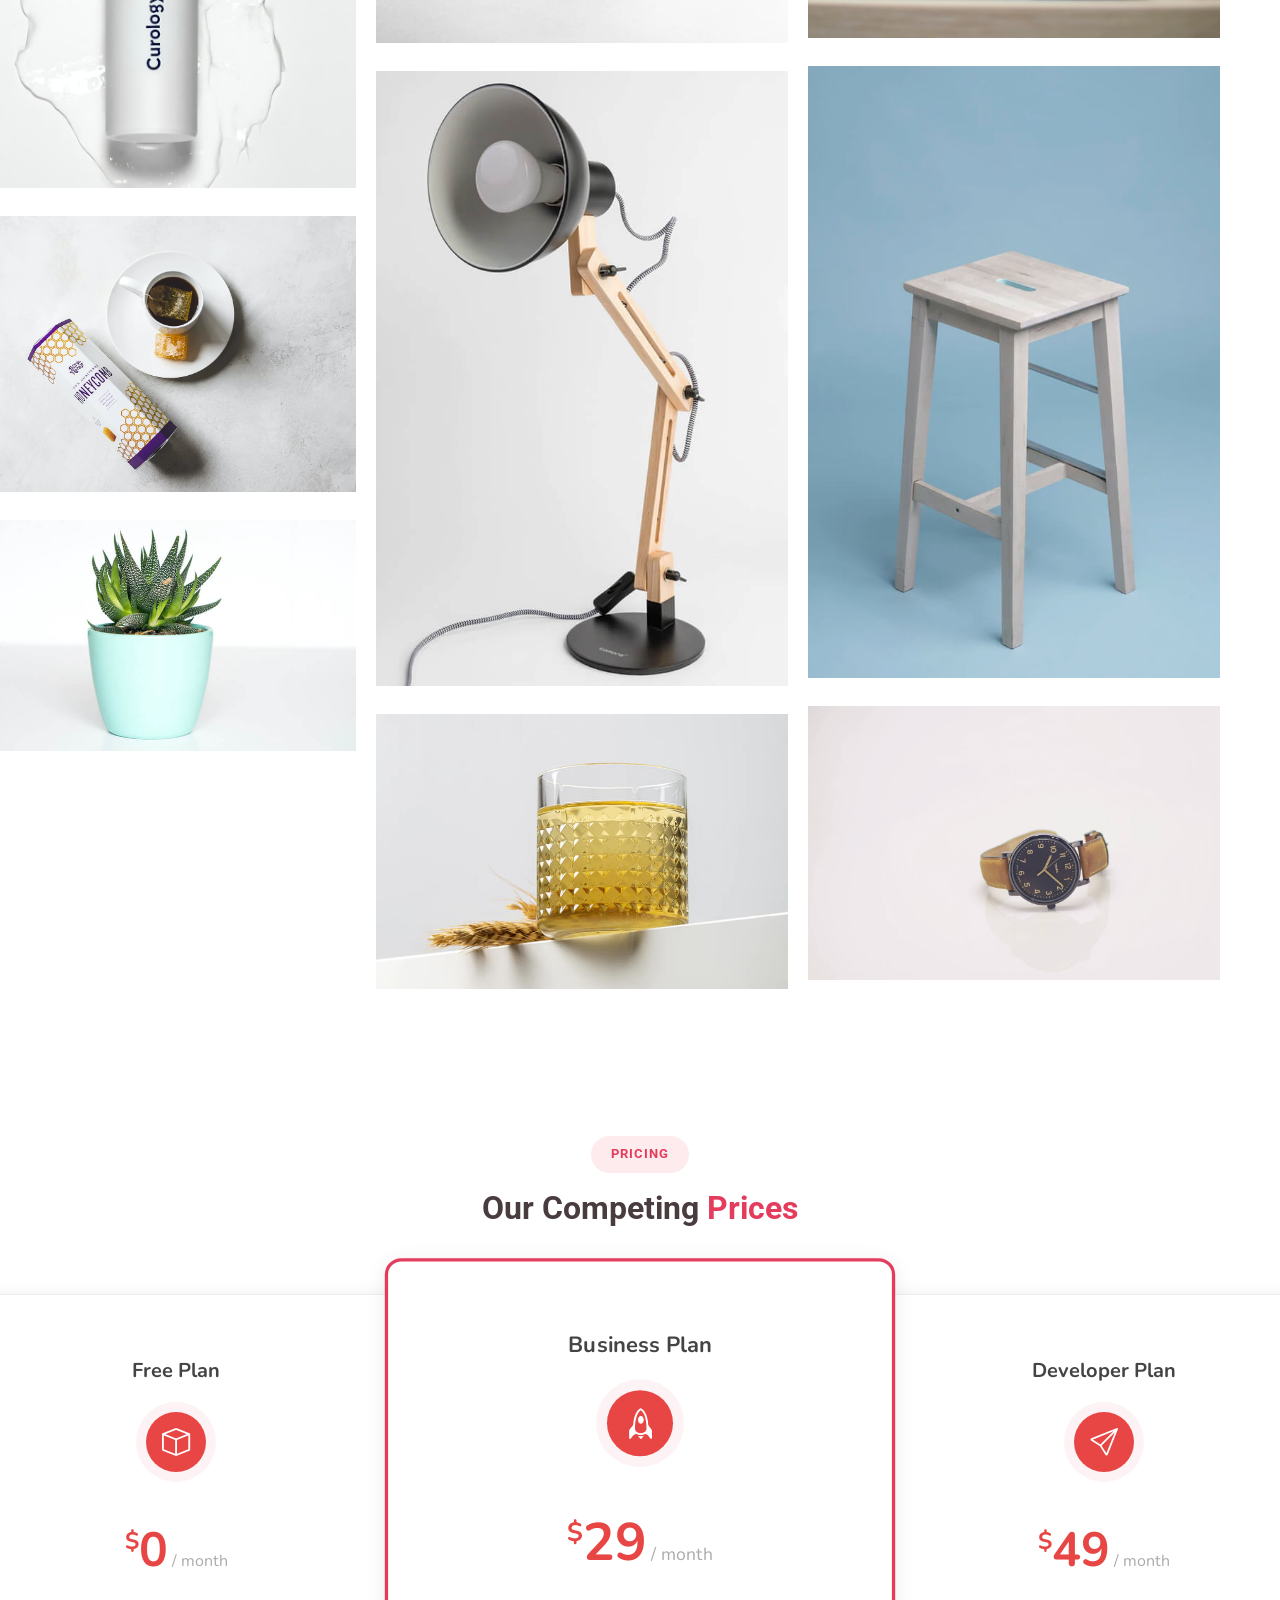
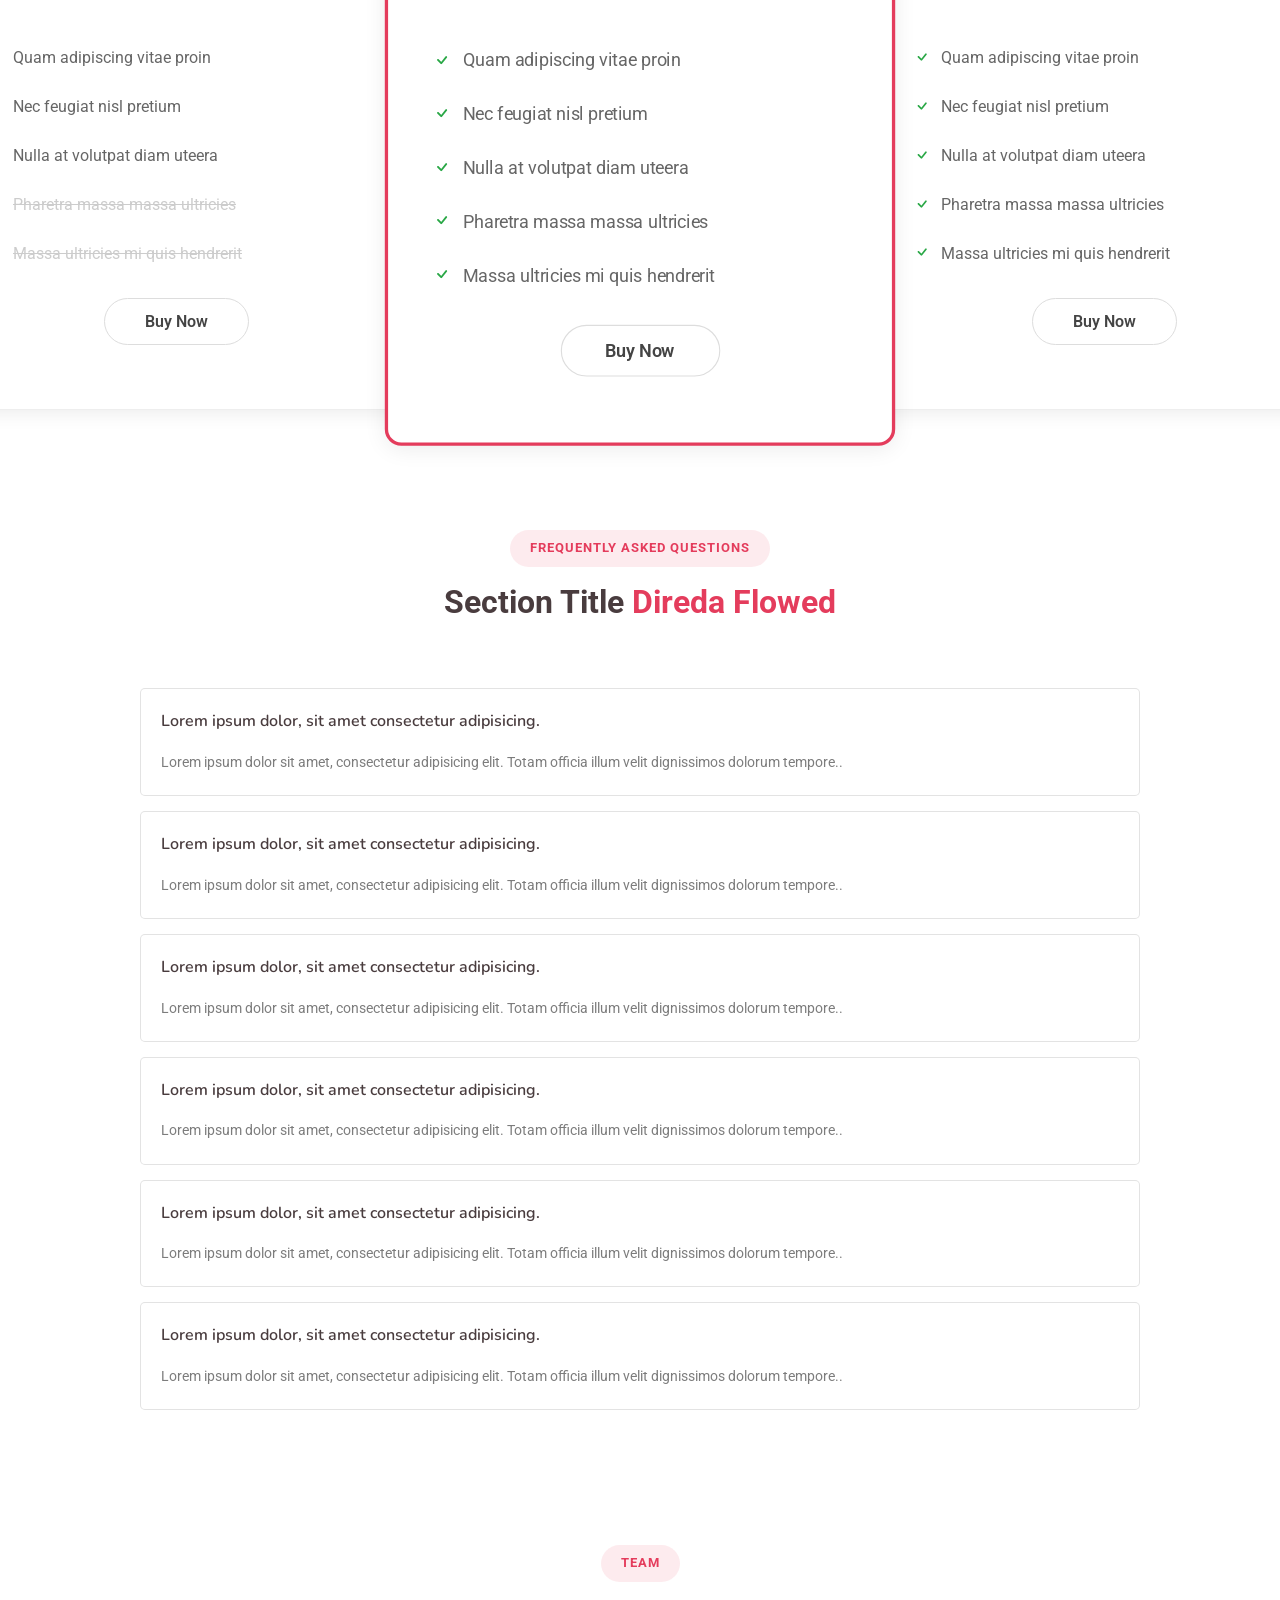
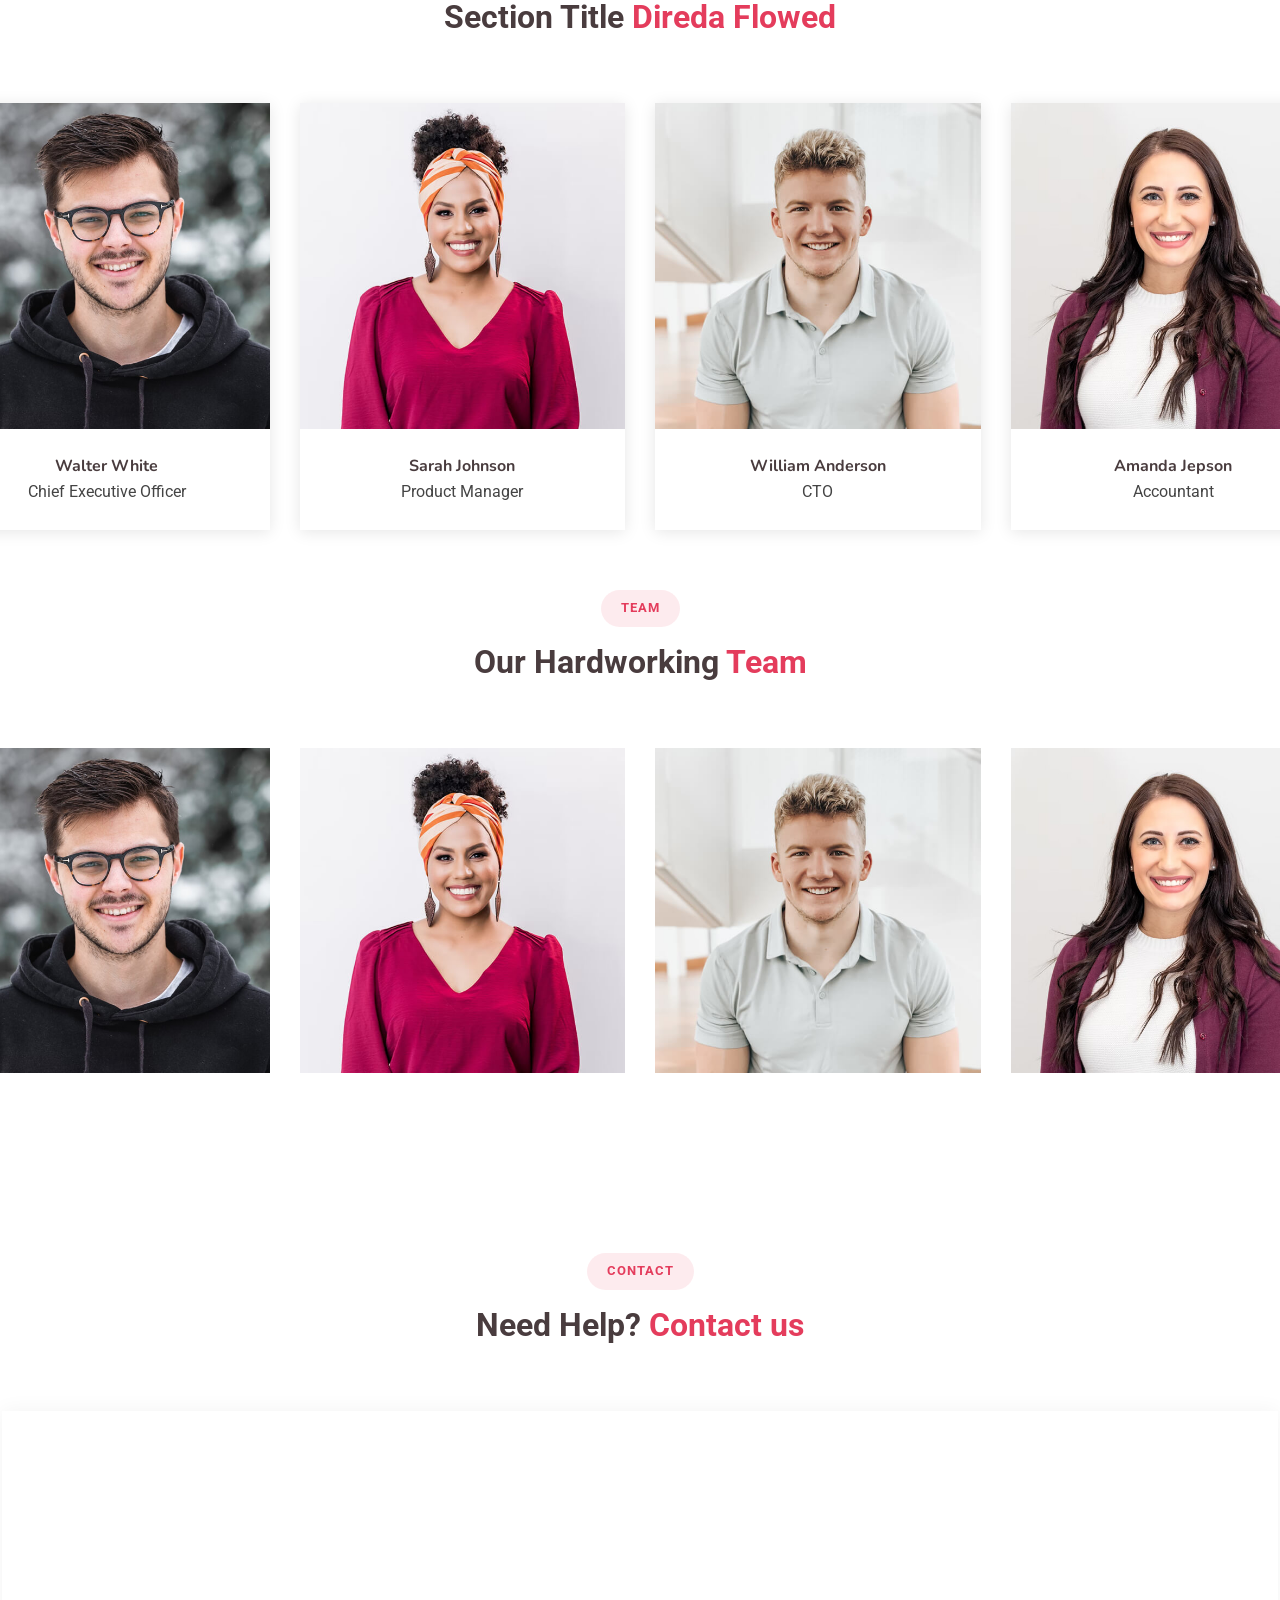
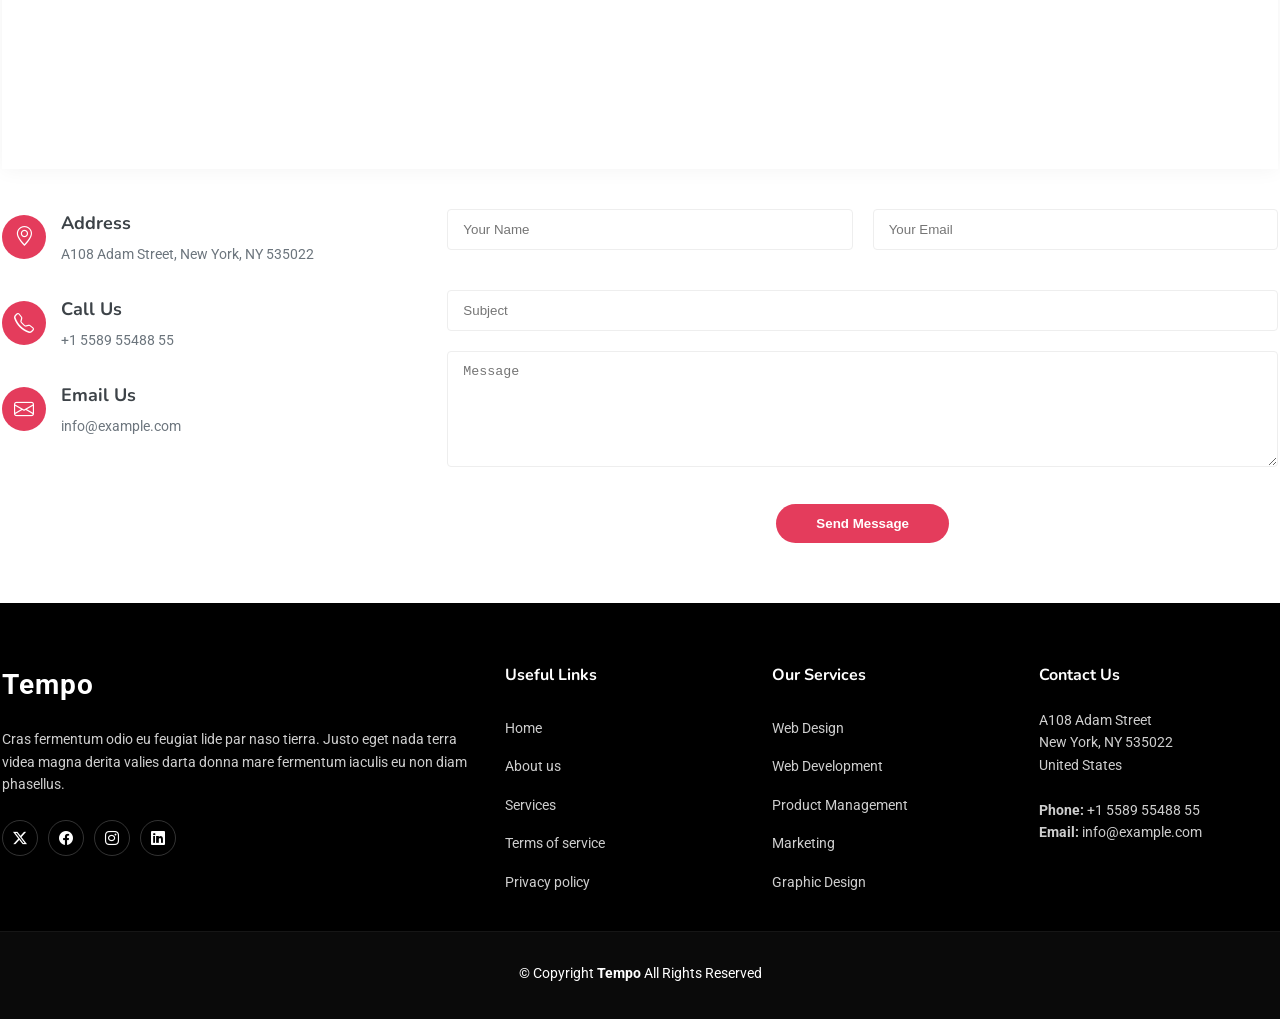
==== commit 38916c1a: "y" ====
--- a/Task3/index.html
+++ b/Task3/index.html
@@ -9,8 +9,7 @@
   <link href="images/favicon.png" rel="icon">
   <link href="images/apple-touch-icon.png" rel="apple-touch-icon">
   <link rel="stylesheet" href="https://cdn.jsdelivr.net/npm/bootstrap-icons@1.11.3/font/bootstrap-icons.min.css">
-  <link href="https://fonts.googleapis.com" rel="preconnect">
-  <link href="https://fonts.gstatic.com" rel="preconnect" crossorigin="">
+
   <link
     href="https://fonts.googleapis.com/css2?family=Roboto:ital,wght@0,100;0,300;0,400;0,500;0,700;0,900;1,100;1,300;1,400;1,500;1,700;1,900&family=Poppins:ital,wght@0,100;0,200;0,300;0,400;0,500;0,600;0,700;0,800;0,900;1,100;1,200;1,300;1,400;1,500;1,600;1,700;1,800;1,900&family=Nunito:ital,wght@0,200;0,300;0,400;0,500;0,600;0,700;0,800;0,900;1,200;1,300;1,400;1,500;1,600;1,700;1,800;1,900&display=swap"
     rel="stylesheet">
@@ -359,44 +358,32 @@
 
         <div class="faq-content">
           <div class="faq-item">
-            <h3>Non consectetur a erat nam at lectus urna duis?</h3>
-            <p>Feugiat pretium nibh ipsum consequat. Tempus iaculis urna id volutpat lacus laoreet non curabitur
-              gravida. Venenatis lectus magna fringilla urna porttitor rhoncus dolor purus non.</p>
+            <h3>Lorem ipsum dolor, sit amet consectetur adipisicing.</h3>
+            <p>Lorem ipsum dolor sit amet, consectetur adipisicing elit. Totam officia illum velit dignissimos dolorum tempore..</p>
+          </div>
+
+            <div class="faq-item">
+            <h3>Lorem ipsum dolor, sit amet consectetur adipisicing.</h3>
+            <p>Lorem ipsum dolor sit amet, consectetur adipisicing elit. Totam officia illum velit dignissimos dolorum tempore..</p>
           </div>
 
           <div class="faq-item">
-            <h3>Feugiat scelerisque varius morbi enim nunc faucibus?</h3>
-            <p>Dolor sit amet consectetur adipiscing elit pellentesque habitant morbi. Id interdum velit laoreet id
-              donec ultrices. Fringilla phasellus faucibus scelerisque eleifend donec pretium. Est pellentesque elit
-              ullamcorper dignissim. Mauris ultrices eros in cursus turpis massa tincidunt dui.</p>
-          </div>
-
-          <div class="faq-item">
-            <h3>Dolor sit amet consectetur adipiscing elit pellentesque?</h3>
-            <p>Eleifend mi in nulla posuere sollicitudin aliquam ultrices sagittis orci. Faucibus pulvinar elementum
-              integer enim. Sem nulla pharetra diam sit amet nisl suscipit. Rutrum tellus pellentesque eu tincidunt.
-              Lectus urna duis convallis convallis tellus. Urna molestie at elementum eu facilisis sed odio morbi quis
-            </p>
-          </div>
-
-          <div class="faq-item">
-            <h3>Ac odio tempor orci dapibus. Aliquam eleifend mi in nulla?</h3>
-            <p>Dolor sit amet consectetur adipiscing elit pellentesque habitant morbi. Id interdum velit laoreet id
-              donec ultrices. Fringilla phasellus faucibus scelerisque eleifend donec pretium. Est pellentesque elit
-              ullamcorper dignissim. Mauris ultrices eros in cursus turpis massa tincidunt dui.</p>
-          </div>
-
-          <div class="faq-item">
-            <h3>Tempus quam pellentesque nec nam aliquam sem et tortor?</h3>
-            <p>Molestie a iaculis at erat pellentesque adipiscing commodo. Dignissim suspendisse in est ante in. Nunc
-              vel risus commodo viverra maecenas accumsan. Sit amet nisl suscipit adipiscing bibendum est. Purus gravida
-              quis blandit turpis cursus in</p>
-          </div>
-
-          <div class="faq-item">
-            <h3>Perspiciatis quod quo quos nulla quo illum ullam?</h3>
-            <p>Enim ea facilis quaerat voluptas quidem et dolorem. Quis et consequatur non sed in suscipit sequi.
-              Distinctio ipsam dolore et.</p>
+            <h3>Lorem ipsum dolor, sit amet consectetur adipisicing.</h3>
+            <p>Lorem ipsum dolor sit amet, consectetur adipisicing elit. Totam officia illum velit dignissimos dolorum tempore..</p>
+          </div>
+    <div class="faq-item">
+            <h3>Lorem ipsum dolor, sit amet consectetur adipisicing.</h3>
+            <p>Lorem ipsum dolor sit amet, consectetur adipisicing elit. Totam officia illum velit dignissimos dolorum tempore..</p>
+          </div>
+
+           <div class="faq-item">
+            <h3>Lorem ipsum dolor, sit amet consectetur adipisicing.</h3>
+            <p>Lorem ipsum dolor sit amet, consectetur adipisicing elit. Totam officia illum velit dignissimos dolorum tempore..</p>
+          </div>
+
+            <div class="faq-item">
+            <h3>Lorem ipsum dolor, sit amet consectetur adipisicing.</h3>
+            <p>Lorem ipsum dolor sit amet, consectetur adipisicing elit. Totam officia illum velit dignissimos dolorum tempore..</p>
           </div>
         </div>
       </div>
@@ -677,7 +664,7 @@
     </div>
   </footer>
 
-  <script>
+<script>
 window.addEventListener("scroll", function () {
   let header = document.getElementById("header");
 
--- a/Task3/style.css
+++ b/Task3/style.css
@@ -51,10 +51,10 @@
     background-color: var(--background-color);
     font-family: var(--default-font);
     line-height: 1.6;
-    body {
-    padding-top: 80px; 
-}
-}
+ 
+   
+}
+
 
 a {
     color: var(--accent-color);
@@ -103,10 +103,8 @@
     position:fixed;
     top: 0;
     width: 100%;
-    z-index: 999;
-    padding: 20px 0;
-    transition: all 0.5s;
-    background-color: var(--background-color);
+    z-index: 9999;
+  
 }
 
 .header.scrolled {
@@ -740,6 +738,8 @@
   background: url("images/cta-bg.jpg") center/cover no-repeat;
   height: 300px;
 
+  background-attachment: fixed;
+
   display: flex;
   justify-content: center;
   align-items: center;
